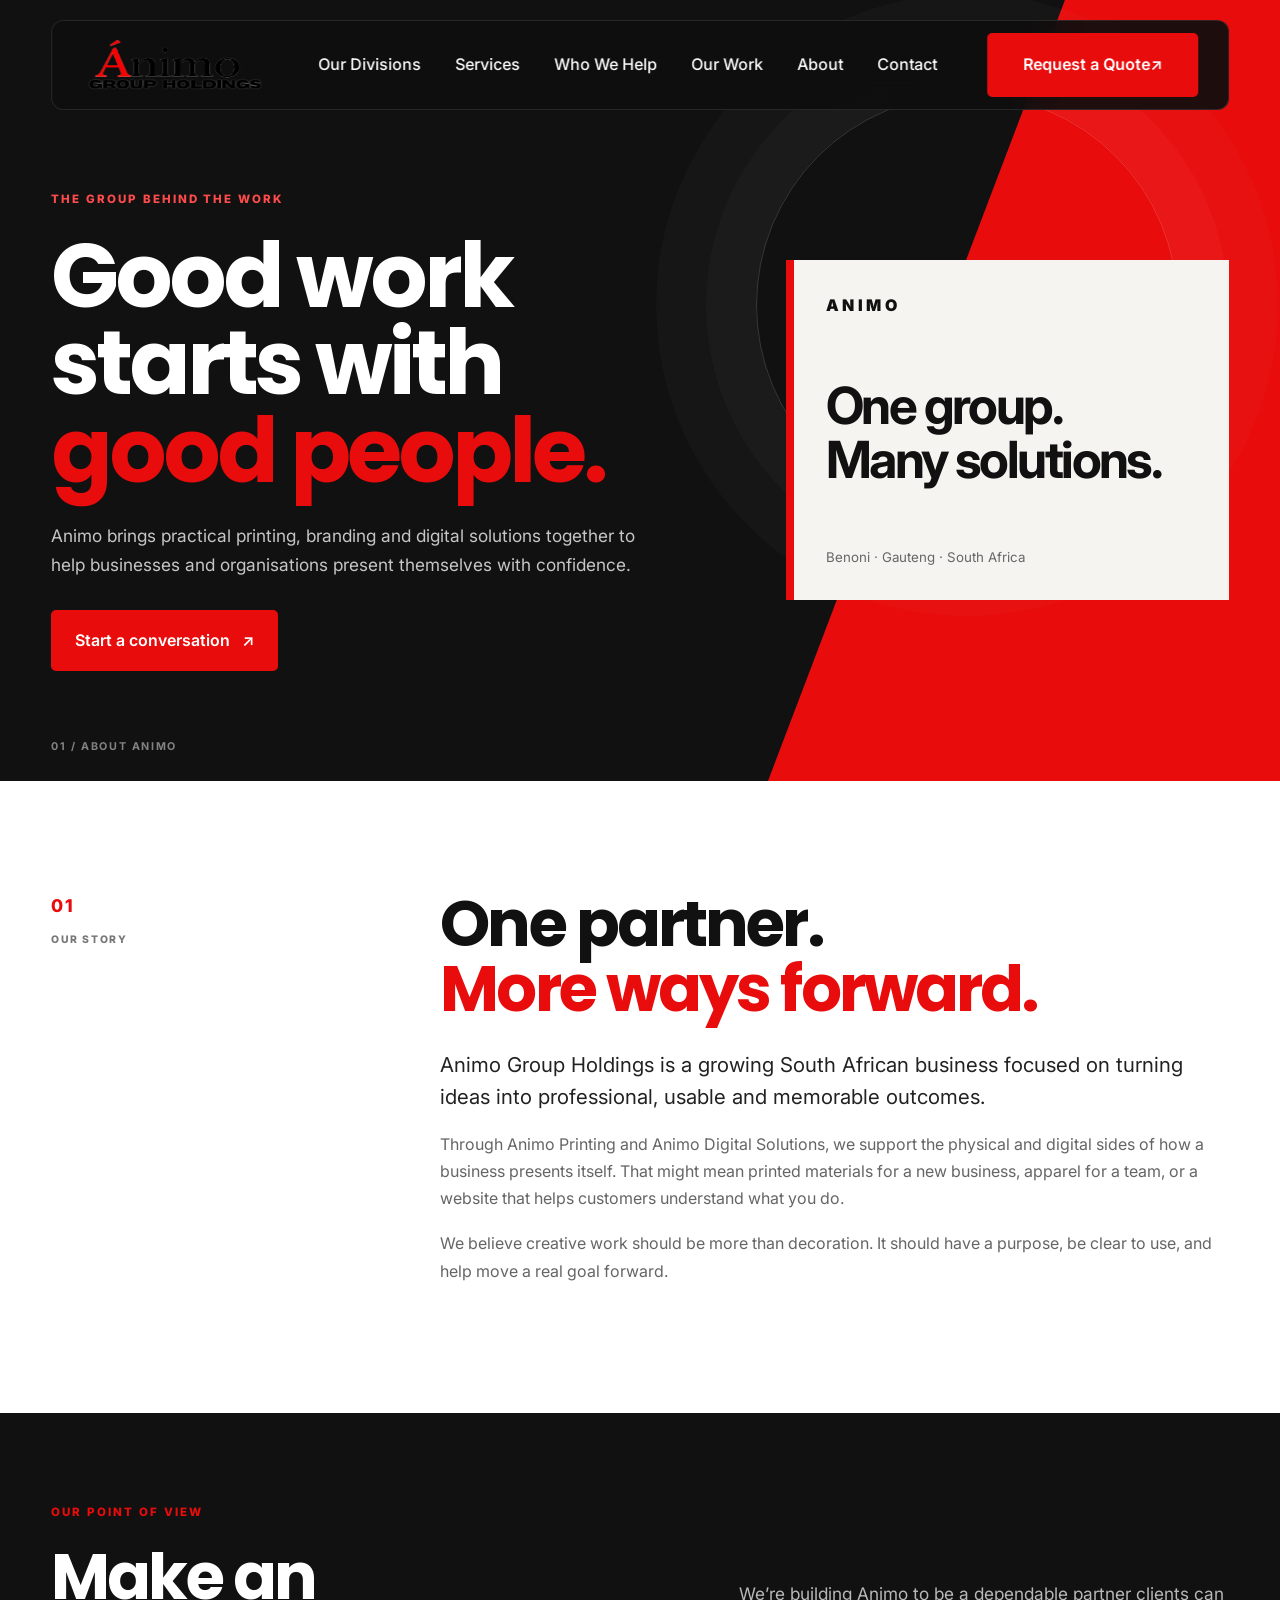
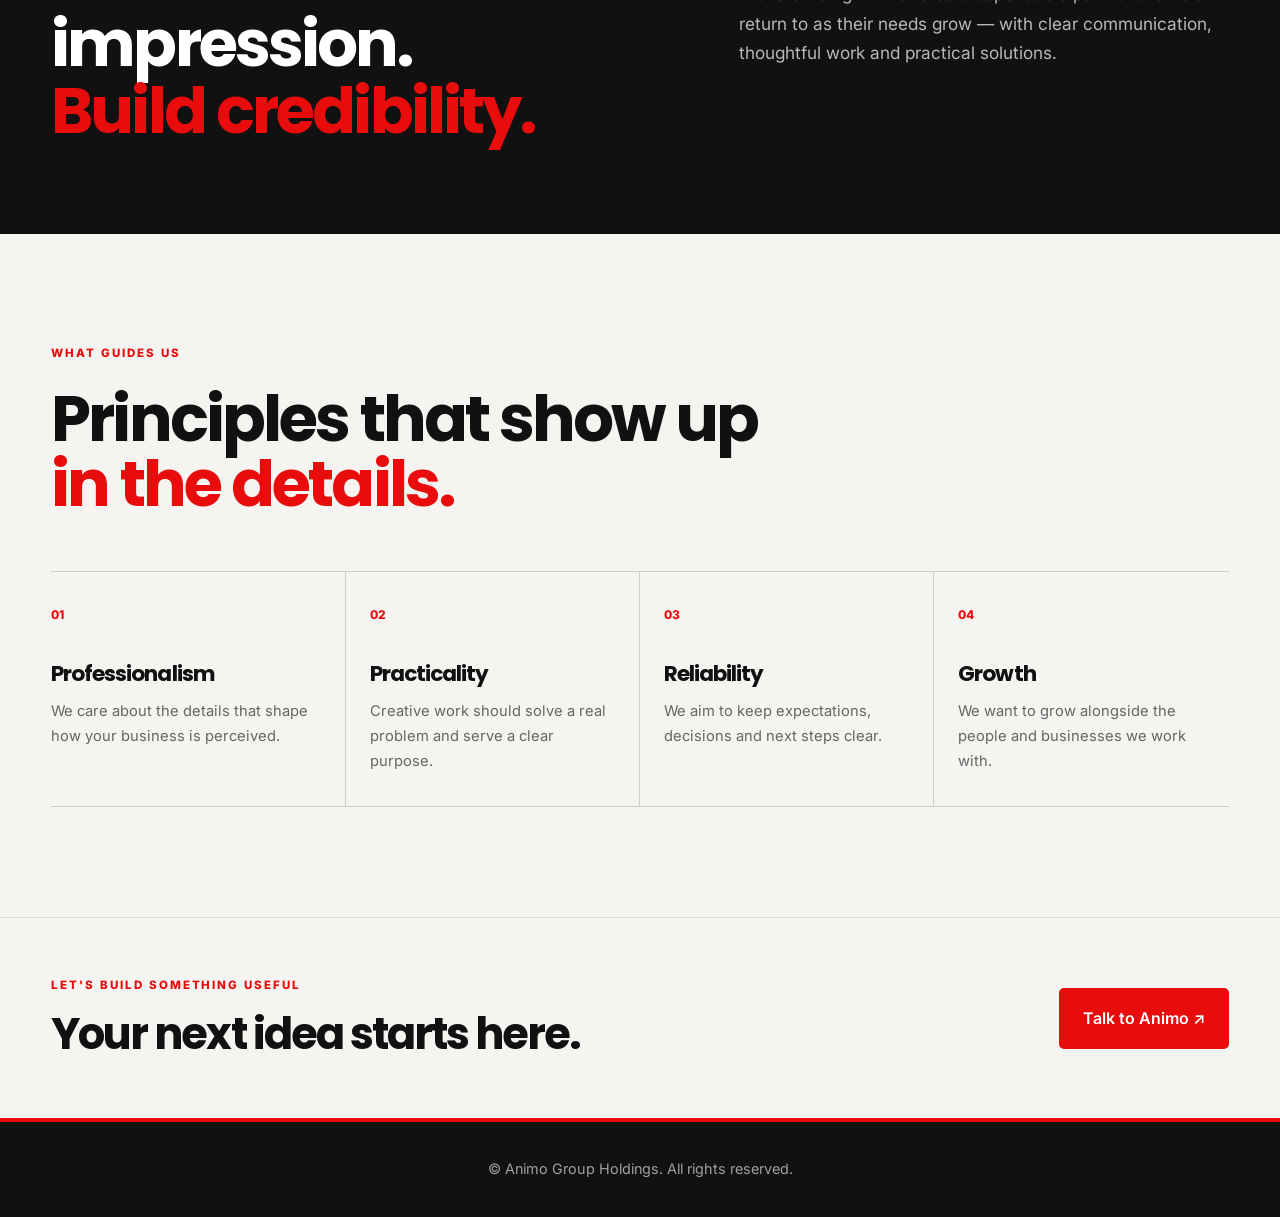
==== about.html @ 92cc02c1 "Make navigation consistent with homepage" ====
<!DOCTYPE html>
<html lang="en"><head><script async src="https://www.googletagmanager.com/gtag/js?id=G-RNE1MM3JN4"></script><script>window.dataLayer=window.dataLayer||[];function gtag(){dataLayer.push(arguments);}gtag('js',new Date());gtag('config','G-RNE1MM3JN4');</script><meta charset="UTF-8"><meta name="viewport" content="width=device-width, initial-scale=1.0"><title>About | Animo Group Holdings</title><meta name="description" content="Learn more about Animo Group Holdings in Benoni, Gauteng, our approach and the solutions we provide to businesses and organisations."><link rel="canonical" href="https://deighandk-lab.github.io/AnimoGH/about.html"><meta property="og:type" content="website"><meta property="og:site_name" content="Animo Group Holdings"><meta property="og:title" content="About | Animo Group Holdings"><meta property="og:description" content="Learn more about Animo Group Holdings in Benoni, Gauteng and how we support businesses and organisations."><meta property="og:url" content="https://deighandk-lab.github.io/AnimoGH/about.html"><meta name="twitter:card" content="summary"><meta name="twitter:title" content="About | Animo Group Holdings"><meta name="twitter:description" content="Learn more about Animo Group Holdings in Benoni, Gauteng and how we support businesses and organisations."><meta name="theme-color" content="#E80C0C"><link rel="stylesheet" href="assets/css/style.css"><link rel="stylesheet" href="assets/css/logo.css"></head><body><header id="header"><nav class="navbar container" aria-label="Main navigation">
    <a href="index.html" class="logo" aria-label="Animo Group Holdings home"><img src="assets/images/logo-transparent.png" alt="Animo Group Holdings"></a>
    <ul class="nav-menu">
      <li><a href="index.html#divisions">Our Divisions</a></li><li><a href="services.html">Services</a></li><li><a href="industries.html">Who We Help</a></li><li><a href="portfolio.html">Our Work</a></li><li><a href="about.html">About</a></li><li><a href="contact.html">Contact</a></li>
    </ul>
    <a href="contact.html#quote" class="btn btn-primary nav-cta">Request a Quote <span aria-hidden="true">↗</span></a>
    <button class="menu-toggle" aria-label="Open navigation menu" aria-expanded="false">☰</button>
  </nav></header><main class="inner-redesign">
<section class="inner-hero about-hero"><div class="container inner-hero-grid"><div><span class="eyebrow-line">THE GROUP BEHIND THE WORK</span><h1>Good work starts with <em>good people.</em></h1><p>Animo brings practical printing, branding and digital solutions together to help businesses and organisations present themselves with confidence.</p><a class="btn btn-primary" href="contact.html#quote">Start a conversation <span aria-hidden="true">↗</span></a></div><div class="hero-stamp"><span>ANIMO</span><strong>One group.<br>Many solutions.</strong><small>Benoni · Gauteng · South Africa</small></div></div><div class="hero-index">01 / ABOUT ANIMO</div></section>
<section class="editorial-section"><div class="container editorial-grid"><div class="section-marker">01 <span>OUR STORY</span></div><div class="editorial-copy"><h2>One partner.<br><em>More ways forward.</em></h2><p class="large-copy">Animo Group Holdings is a growing South African business focused on turning ideas into professional, usable and memorable outcomes.</p><p>Through Animo Printing and Animo Digital Solutions, we support the physical and digital sides of how a business presents itself. That might mean printed materials for a new business, apparel for a team, or a website that helps customers understand what you do.</p><p>We believe creative work should be more than decoration. It should have a purpose, be clear to use, and help move a real goal forward.</p></div></div></section>
<section class="dark-band"><div class="container dark-band-grid"><div><span class="eyebrow-line">OUR POINT OF VIEW</span><h2>Make an impression.<br><em>Build credibility.</em></h2></div><p>We’re building Animo to be a dependable partner clients can return to as their needs grow — with clear communication, thoughtful work and practical solutions.</p></div></section>
<section class="editorial-section values-editorial"><div class="container"><div class="section-intro"><span class="eyebrow-line">WHAT GUIDES US</span><h2>Principles that show up<br><em>in the details.</em></h2></div><div class="principle-grid"><article><span>01</span><h3>Professionalism</h3><p>We care about the details that shape how your business is perceived.</p></article><article><span>02</span><h3>Practicality</h3><p>Creative work should solve a real problem and serve a clear purpose.</p></article><article><span>03</span><h3>Reliability</h3><p>We aim to keep expectations, decisions and next steps clear.</p></article><article><span>04</span><h3>Growth</h3><p>We want to grow alongside the people and businesses we work with.</p></article></div></div></section>
<section class="closing-strip"><div class="container"><div><span class="eyebrow-line">LET'S BUILD SOMETHING USEFUL</span><h2>Your next idea starts here.</h2></div><a class="btn btn-primary" href="contact.html#quote">Talk to Animo ↗</a></div></section></main><footer class="site-footer"><div class="container"><p>© Animo Group Holdings. All rights reserved.</p></div></footer><script src="assets/js/app.js"></script></body></html>
---- assets/css/style.css ----
/* ANIMO GROUP HOLDINGS - Shared Styles */
@import url('https://fonts.googleapis.com/css2?family=Inter:wght@300;400;500;600;700&family=Poppins:wght@500;600;700;800&display=swap');
:root{--primary:#0B1F3A;--secondary:#C8A95A;--white:#fff;--background:#F8F9FB;--text:#2B2B2B;--text-light:#666;--border:#E5E7EB;--heading:'Poppins',sans-serif;--body:'Inter',sans-serif;--space-3xl:96px;--radius-md:18px;--radius-lg:28px;--radius-pill:999px;--shadow-sm:0 10px 25px rgba(0,0,0,.06);--shadow-md:0 20px 45px rgba(0,0,0,.12);--shadow-lg:0 35px 60px rgba(0,0,0,.18);--container:1280px;--transition:.35s ease}
*{margin:0;padding:0;box-sizing:border-box}html{scroll-behavior:smooth}body{font-family:var(--body);color:var(--text);background:var(--white);overflow-x:hidden;line-height:1.7}img{max-width:100%;display:block}a{text-decoration:none;color:inherit}ul{list-style:none}button{border:0;cursor:pointer;font-family:inherit}h1,h2,h3,h4,h5,h6{font-family:var(--heading);line-height:1.2;color:var(--primary)}h1{font-size:clamp(2.8rem,6vw,5rem)}h2{font-size:clamp(2rem,4vw,3.2rem)}h3{font-size:1.5rem}p{color:var(--text-light)}.container{width:min(92%,var(--container));margin:auto}section{padding:var(--space-3xl) 0}.btn{display:inline-flex;align-items:center;justify-content:center;padding:16px 34px;border-radius:var(--radius-pill);font-weight:600;transition:var(--transition)}.btn-primary{background:var(--secondary);color:var(--primary)}.btn-primary:hover{transform:translateY(-4px);box-shadow:var(--shadow-md)}.btn-secondary{border:2px solid var(--white);color:var(--white)}.btn-secondary:hover{background:var(--white);color:var(--primary)}
#header{position:fixed;top:0;left:0;width:100%;z-index:999}.navbar{position:fixed;top:0;left:50%;transform:translateX(-50%);width:min(92%,1280px);height:90px;display:flex;justify-content:space-between;align-items:center;padding:0 30px;background:rgba(11,31,58,.15);backdrop-filter:blur(20px);border:1px solid rgba(255,255,255,.08);border-radius:20px;margin-top:20px;transition:all .35s ease;z-index:1000}.navbar.scrolled{background:rgba(11,31,58,.92);box-shadow:var(--shadow-lg);margin-top:10px;height:80px}.logo{display:flex;align-items:center}.logo img{height:65px;width:auto}.nav-menu{display:flex;gap:34px}.nav-menu a{color:var(--white);font-weight:500;position:relative;transition:var(--transition)}.nav-menu a::after{content:"";position:absolute;left:0;bottom:-6px;width:0;height:2px;background:var(--secondary);transition:var(--transition)}.nav-menu a:hover{color:var(--secondary)}.nav-menu a:hover::after{width:100%}.menu-toggle{display:none;font-size:2rem;color:var(--white);background:none}
#hero{min-height:100vh;background:linear-gradient(135deg,var(--primary),#16345e);display:flex;align-items:center;overflow:hidden}.hero-container{display:grid;grid-template-columns:1.1fr .9fr;align-items:center;gap:80px}.hero-content{color:var(--white)}.hero-badge{display:inline-block;padding:10px 18px;background:rgba(255,255,255,.08);border:1px solid rgba(255,255,255,.15);border-radius:999px;color:var(--secondary);margin-bottom:30px;font-size:.9rem}.hero-content h1{color:var(--white);margin-bottom:24px}.hero-description{font-size:1.15rem;color:rgba(255,255,255,.85);max-width:620px;margin-bottom:40px}.hero-buttons{display:flex;gap:20px;margin-bottom:60px}.hero-stats{display:flex;gap:32px;flex-wrap:wrap}.stat h3{color:var(--secondary);margin-bottom:6px}.stat span{color:rgba(255,255,255,.75);font-size:.95rem}.hero-visual{position:relative;height:600px}.floating-card{position:absolute;width:220px;padding:24px;background:rgba(255,255,255,.08);border:1px solid rgba(255,255,255,.15);backdrop-filter:blur(18px);border-radius:var(--radius-md);color:var(--white);box-shadow:var(--shadow-md);transition:var(--transition)}.floating-card:hover{transform:translateY(-10px) scale(1.03)}.card-one{top:40px;left:0}.card-two{top:220px;right:20px}.card-three{bottom:20px;left:40px}.card-four{top:80px;right:-20px}
#trust{background:var(--background);border-bottom:1px solid var(--border)}.trust-container{display:grid;grid-template-columns:.85fr 1.15fr;gap:72px;align-items:center}.section-eyebrow{display:inline-block;margin-bottom:16px;color:var(--secondary);font-size:.78rem;font-weight:700;letter-spacing:.14em}.trust-intro h2{max-width:620px;margin-bottom:20px}.trust-intro p{max-width:570px;font-size:1.05rem}.trust-grid{display:grid;gap:18px}.trust-item{display:flex;gap:22px;align-items:flex-start;padding:26px 28px;background:var(--white);border:1px solid var(--border);border-radius:var(--radius-md);box-shadow:var(--shadow-sm);transition:var(--transition)}.trust-item:hover{transform:translateY(-4px);box-shadow:var(--shadow-md);border-color:rgba(200,169,90,.45)}.trust-icon{display:grid;place-items:center;flex:0 0 48px;height:48px;border-radius:14px;background:var(--primary);color:var(--secondary);font-family:var(--heading);font-weight:700;font-size:.85rem}.trust-item h3{font-size:1.15rem;margin-bottom:6px}.trust-item p{font-size:.95rem;line-height:1.6}
#about{background:var(--white)}.about-container{display:grid;grid-template-columns:1.08fr .92fr;gap:90px;align-items:center}.about-copy h2{max-width:720px;margin-bottom:24px}.about-lead{font-size:1.12rem;color:var(--text);max-width:700px;margin-bottom:18px}.about-copy>p:not(.about-lead){max-width:700px}.about-points{display:grid;grid-template-columns:repeat(3,1fr);gap:18px;margin-top:38px}.about-points>div{padding:20px;border:1px solid var(--border);border-radius:var(--radius-md);background:var(--background)}.about-points span{display:grid;place-items:center;width:30px;height:30px;border-radius:50%;background:var(--secondary);color:var(--primary);font-weight:800;margin-bottom:14px}.about-points strong{display:block;color:var(--primary);font-family:var(--heading);font-size:.95rem;margin-bottom:5px}.about-points small{display:block;color:var(--text-light);font-size:.82rem}.about-panel{min-height:500px;padding:18px;border-radius:var(--radius-lg);background:linear-gradient(145deg,var(--primary),#16345e);box-shadow:var(--shadow-lg);position:relative;overflow:hidden}.about-panel-inner{height:100%;min-height:464px;border:1px solid rgba(255,255,255,.13);border-radius:20px;padding:48px;display:flex;flex-direction:column;justify-content:flex-end;position:relative;z-index:1}.about-mark{position:absolute;top:36px;left:46px;font-family:var(--heading);font-size:7rem;line-height:1;color:rgba(200,169,90,.16);font-weight:800}.about-panel h3{font-size:2rem;color:var(--white);max-width:450px;margin-bottom:18px}.about-panel p{color:rgba(255,255,255,.76);max-width:480px;margin-bottom:28px}.about-link{color:var(--secondary);font-weight:700;display:inline-flex;gap:10px;align-items:center;transition:var(--transition)}.about-link:hover{gap:16px}
.page-hero{padding:220px 0 110px;background:linear-gradient(135deg,var(--primary),#16345e);color:var(--white)}.page-hero-content{max-width:850px}.page-hero h1{color:var(--white);max-width:850px;margin-bottom:24px}.page-hero p{color:rgba(255,255,255,.78);font-size:1.12rem;max-width:720px}.page-hero .section-eyebrow{color:var(--secondary)}
.about-full-grid,.contact-grid{display:grid;grid-template-columns:1.05fr .95fr;gap:90px;align-items:center}.about-full h2,.contact-grid h2{margin-bottom:24px}.about-full p{max-width:700px;margin-bottom:18px}.about-quote-card{min-height:380px;background:var(--primary);border-radius:var(--radius-lg);padding:48px;display:flex;align-items:flex-end;position:relative;overflow:hidden;box-shadow:var(--shadow-lg)}.about-quote-card .about-mark{top:20px;left:35px}.about-quote-card p{position:relative;color:var(--white);font-family:var(--heading);font-size:2rem;line-height:1.3;z-index:1}.values-section,.industry-full,.portfolio-full{background:var(--background)}.section-heading{margin-bottom:45px}.section-heading p{max-width:700px;margin-top:12px}.values-grid,.industry-grid{display:grid;grid-template-columns:repeat(2,1fr);gap:20px}.value-card,.industry-grid article{padding:32px;background:var(--white);border:1px solid var(--border);border-radius:var(--radius-md);transition:var(--transition)}.value-card:hover,.industry-grid article:hover{transform:translateY(-5px);box-shadow:var(--shadow-md)}.value-card>span,.industry-grid article>span{color:var(--secondary);font-family:var(--heading);font-weight:700}.value-card h3,.industry-grid h2{margin:12px 0 8px}.industry-intro{background:var(--white)}.industry-intro-grid{display:grid;grid-template-columns:.8fr 1.2fr;gap:90px;align-items:start}.industry-intro-grid h2{max-width:520px}.industry-intro-grid p{max-width:700px;margin-bottom:15px}.industry-link{display:inline-flex;gap:9px;align-items:center;color:var(--primary);font-weight:700;margin-top:22px;transition:var(--transition)}.industry-link:hover{color:var(--secondary);gap:14px}.industry-fit{background:var(--white)}.fit-card{display:flex;justify-content:space-between;align-items:center;gap:50px;padding:55px 60px;background:var(--primary);border-radius:var(--radius-lg);box-shadow:var(--shadow-lg)}.fit-card h2{color:var(--white);margin-bottom:14px}.fit-card p{color:rgba(255,255,255,.76);max-width:700px}
.service-list{display:grid;gap:2px}.service-large{display:grid;grid-template-columns:80px 1fr;gap:30px;padding:55px 0;border-bottom:1px solid var(--border)}.service-large>span,.process-steps article>span{color:var(--secondary);font-family:var(--heading);font-weight:700;font-size:1.2rem}.service-large h2{margin-bottom:12px}.service-large p{max-width:700px;margin-bottom:16px}.service-large ul{display:flex;flex-wrap:wrap;gap:10px}.service-large li{padding:8px 14px;background:var(--background);border-radius:var(--radius-pill);font-size:.88rem}.service-link{display:inline-flex;gap:9px;align-items:center;color:var(--primary);font-weight:700;margin-top:22px;transition:var(--transition)}.service-link:hover{color:var(--secondary);gap:14px}.services-cta{background:var(--primary)}.services-cta h2{color:var(--white);margin-bottom:14px}.services-cta p{color:rgba(255,255,255,.75);max-width:680px;margin-bottom:26px}
.portfolio-grid{display:grid;grid-template-columns:repeat(3,1fr);gap:24px}.portfolio-category-grid{display:grid;grid-template-columns:repeat(3,1fr);gap:24px}.portfolio-category-card{display:flex;flex-direction:column;justify-content:space-between;min-height:390px;padding:34px;background:var(--white);border:1px solid var(--border);border-radius:var(--radius-lg);box-shadow:var(--shadow-sm);transition:var(--transition)}.portfolio-category-card:hover{transform:translateY(-8px);box-shadow:var(--shadow-md);border-color:rgba(200,169,90,.45)}.portfolio-category-number{display:grid;place-items:center;width:58px;height:58px;border-radius:16px;background:var(--primary);color:var(--secondary);font-family:var(--heading);font-weight:800;margin-bottom:55px}.portfolio-category-card h3{font-size:1.8rem;margin:10px 0}.portfolio-category-card p{max-width:360px}.portfolio-category-card .service-link{margin-top:28px}.portfolio-project-grid{display:grid;grid-template-columns:repeat(2,1fr);gap:24px}.portfolio-empty{max-width:760px;padding:55px;background:var(--white);border:1px solid var(--border);border-radius:var(--radius-lg);box-shadow:var(--shadow-sm)}.portfolio-empty .portfolio-category-number{margin-bottom:24px}.portfolio-empty h3{font-size:1.7rem;margin-bottom:10px}.portfolio-empty p{max-width:650px}.portfolio-card{background:var(--white);border:1px solid var(--border);border-radius:var(--radius-lg);overflow:hidden;transition:var(--transition);box-shadow:var(--shadow-sm)}.portfolio-card:hover{transform:translateY(-7px);box-shadow:var(--shadow-md)}.portfolio-placeholder{height:230px;background:linear-gradient(145deg,var(--primary),#16345e);display:grid;place-items:center;position:relative;overflow:hidden}.portfolio-placeholder::after{content:"";position:absolute;width:180px;height:180px;border:1px solid rgba(200,169,90,.28);border-radius:50%;transform:rotate(20deg)}.portfolio-placeholder span{position:relative;z-index:1;color:var(--secondary);font-family:var(--heading);font-size:1.1rem;font-weight:700;letter-spacing:.15em}.portfolio-card-body{padding:28px}.portfolio-type,.portfolio-status{display:block;color:var(--secondary);font-size:.72rem;font-weight:800;letter-spacing:.12em}.portfolio-card h3{margin:10px 0 9px}.portfolio-card-body p{font-size:.92rem;line-height:1.65;margin-bottom:20px}.portfolio-status{color:var(--text-light);font-size:.68rem}.portfolio-meta{display:grid;gap:8px;margin:22px 0;padding:14px 0;border-top:1px solid var(--border);border-bottom:1px solid var(--border);font-size:.84rem}.portfolio-meta span{color:var(--text-light)}.portfolio-actions{display:flex;align-items:center;justify-content:space-between;gap:16px;flex-wrap:wrap}.portfolio-actions .service-link{margin-top:0}.portfolio-featured{grid-column:span 2}.portfolio-coming{background:var(--white)}.coming-grid{display:grid;grid-template-columns:.9fr 1.1fr;gap:90px;align-items:start}.coming-grid h2{max-width:600px}.coming-grid p{max-width:700px}.portfolio-note{max-width:780px;padding:55px;background:var(--white);border:1px solid var(--border);border-radius:var(--radius-lg);box-shadow:var(--shadow-sm)}.portfolio-note>span{color:var(--secondary);font-weight:800;letter-spacing:.12em;font-size:.75rem}.portfolio-note h2{margin:12px 0}.portfolio-note p{margin-bottom:25px}
.process-full{background:var(--white)}.process-steps{display:grid;grid-template-columns:repeat(5,1fr);gap:18px}.process-steps article{padding:28px 20px;border:1px solid var(--border);border-radius:var(--radius-md)}.process-steps h2{font-size:1.2rem;margin:16px 0 10px}.process-steps p{font-size:.9rem}.process-overview{background:var(--white)}.process-overview-grid{display:grid;grid-template-columns:.8fr 1.2fr;gap:90px;align-items:start}.process-overview-grid h2{max-width:520px}.process-overview-grid p{max-width:700px;margin-bottom:16px}.process-steps-large{display:grid;grid-template-columns:repeat(2,1fr);gap:20px}.process-steps-large article{min-height:240px;padding:34px;background:var(--white);border:1px solid var(--border);border-radius:var(--radius-md);box-shadow:var(--shadow-sm);transition:var(--transition)}.process-steps-large article:hover{transform:translateY(-5px);box-shadow:var(--shadow-md)}.process-steps-large article>span{color:var(--secondary);font-family:var(--heading);font-weight:700;font-size:1.15rem}.process-steps-large h2{font-size:1.45rem;margin:14px 0 10px}.process-steps-large p{max-width:560px}.process-expectations{background:var(--white)}.expectation-card{display:flex;justify-content:space-between;align-items:center;gap:50px;padding:55px 60px;background:var(--primary);border-radius:var(--radius-lg);box-shadow:var(--shadow-lg)}.expectation-card h2{color:var(--white);max-width:650px;margin-bottom:14px}.expectation-card p{color:rgba(255,255,255,.76);max-width:700px}
.contact-full{background:var(--background)}.contact-methods{display:grid;gap:12px;margin-top:30px}.contact-methods a{padding:18px 20px;background:var(--white);border:1px solid var(--border);border-radius:var(--radius-md)}.contact-methods strong,.contact-methods span{display:block}.contact-methods span{color:var(--text-light)}.quote-form{display:grid;gap:16px;background:var(--white);padding:34px;border-radius:var(--radius-lg);box-shadow:var(--shadow-md)}.quote-form label{font-weight:600;color:var(--primary);font-size:.9rem}.quote-form input,.quote-form select,.quote-form textarea{display:block;width:100%;margin-top:7px;padding:14px;border:1px solid var(--border);border-radius:10px;font:inherit}.quote-form textarea{resize:vertical}.home-cta{text-align:center;background:var(--primary)}.home-cta h2{color:var(--white);margin-bottom:14px}.home-cta p{color:rgba(255,255,255,.75);margin-bottom:26px}.site-footer{padding:35px 0;background:#071527}.site-footer p{color:rgba(255,255,255,.6);text-align:center;font-size:.9rem}
@media(max-width:900px){.portfolio-featured{grid-column:auto}.nav-menu{display:none}.menu-toggle{display:block}.hero-container{grid-template-columns:1fr;gap:30px}.hero-visual{height:360px}.card-one{left:5%}.card-two{right:5%;top:160px}.card-three{left:15%;bottom:0}.card-four{right:5%;top:20px}.trust-container,.about-container,.about-full-grid,.contact-grid,.industry-intro-grid,.coming-grid{grid-template-columns:1fr;gap:50px}.about-panel{min-height:430px}.about-panel-inner{min-height:394px}.values-grid,.industry-grid,.portfolio-grid,.portfolio-category-grid,.portfolio-project-grid{grid-template-columns:1fr}.process-steps{grid-template-columns:repeat(2,1fr)}.process-overview-grid{grid-template-columns:1fr;gap:40px}.process-steps-large{grid-template-columns:1fr}.expectation-card{flex-direction:column;align-items:flex-start;padding:42px}.fit-card{flex-direction:column;align-items:flex-start;padding:42px}}
@media(max-width:600px){section{padding:72px 0}.navbar{padding:0 18px;height:76px}.logo img{height:54px}.hero-buttons{flex-direction:column;align-items:stretch}.hero-stats{gap:22px}.hero-visual{height:300px;transform:scale(.9);transform-origin:top center}.trust-item{padding:22px}.about-points{grid-template-columns:1fr}.about-panel{min-height:400px;padding:12px}.about-panel-inner{min-height:376px;padding:30px}.about-panel h3{font-size:1.6rem}.about-mark{font-size:5.5rem;left:30px;top:28px}.page-hero{padding:170px 0 80px}.service-large{grid-template-columns:1fr;gap:10px;padding:40px 0}.process-steps{grid-template-columns:1fr}.process-steps-large article{min-height:auto;padding:28px 24px}.expectation-card{padding:30px 24px}.fit-card{padding:30px 24px}.industry-intro-grid{gap:25px}.portfolio-placeholder{height:190px}.portfolio-card-body{padding:24px}.quote-form{padding:24px}}
---- assets/css/logo.css ----
/* Animo Group Holdings logo styling — preserve original logo artwork */
.logo{display:flex;align-items:center;flex:0 0 auto}
.logo img{height:62px;width:auto;max-width:245px;object-fit:contain;transition:transform .3s ease}
.logo:hover img{transform:translateY(-1px)}
@media(max-width:900px){.logo img{height:50px;max-width:190px}}
@media(max-width:600px){.logo img{height:46px;max-width:175px}}

/* Brand refresh: red, black and white. Shared styles remain available to inner pages. */
:root{--primary:#111111;--secondary:#E80C0C;--white:#FFFFFF;--background:#F6F6F6;--text:#181818;--text-light:#626262;--border:#E4E4E4;--heading:'Poppins',sans-serif;--body:'Inter',sans-serif;--space-3xl:88px;--radius-md:12px;--radius-lg:18px;--radius-pill:999px;--shadow-sm:0 8px 24px rgba(0,0,0,.06);--shadow-md:0 18px 40px rgba(0,0,0,.12);--shadow-lg:0 25px 55px rgba(0,0,0,.2);--container:1240px;--transition:.25s ease}
h1,h2,h3,h4,h5,h6{color:#111}
.btn-primary{background:#E80C0C;color:#fff;border:2px solid #E80C0C}
.btn-primary:hover{background:#bf0909;border-color:#bf0909;color:#fff}
.btn-secondary{border:1px solid #fff;color:#fff}
.section-eyebrow{color:#E80C0C}
.navbar{background:rgba(15,15,15,.93);border:1px solid rgba(255,255,255,.1);border-radius:12px;backdrop-filter:blur(16px)}
.navbar.scrolled{background:rgba(15,15,15,.97)}
.nav-menu a:hover{color:#ff4a4a}
.nav-menu a::after{background:#E80C0C}
.home-redesign #hero.red-hero{min-height:760px;padding:160px 0 90px;background:#111;position:relative;isolation:isolate}
.home-redesign #hero.red-hero:before{content:"";position:absolute;z-index:-1;top:0;right:0;width:48%;height:100%;background:#E80C0C;clip-path:polygon(26% 0,100% 0,100% 100%,0 100%)}
.red-hero-grid{display:grid;grid-template-columns:1.05fr .95fr;gap:70px;align-items:center}
.red-hero-copy{color:#fff;max-width:660px}
.red-hero .hero-badge{background:rgba(255,255,255,.08);border:1px solid rgba(255,255,255,.2);border-radius:4px;color:#fff;font-size:.72rem;font-weight:700;letter-spacing:.1em;padding:9px 13px;margin-bottom:28px}
.red-kicker{font-size:.78rem;font-weight:800;letter-spacing:.2em;color:#ff4545;margin-bottom:14px}
.red-hero .hero-content h1,.red-hero h1{font-size:clamp(3.1rem,6.2vw,5.8rem);font-weight:800;letter-spacing:-.055em;line-height:1.02;color:#fff;margin-bottom:24px}
.red-hero h1 span{color:#ff3838}
.red-hero .hero-description{font-size:1.08rem;line-height:1.8;color:rgba(255,255,255,.76);max-width:560px;margin-bottom:32px}
.red-hero .hero-buttons{display:flex;gap:12px;flex-wrap:wrap;margin-bottom:30px}
.red-hero .btn{border-radius:5px;padding:15px 21px;font-size:.9rem}
.red-hero .btn-secondary{border-color:rgba(255,255,255,.4)}
.red-hero-note{display:flex;align-items:center;gap:10px;color:rgba(255,255,255,.65);font-size:.82rem}
.red-dot{height:8px;width:8px;border-radius:50%;background:#E80C0C;box-shadow:0 0 0 5px rgba(232,12,12,.18)}
.red-hero-art{min-height:450px;background:#fff;color:#111;padding:28px;display:flex;flex-direction:column;justify-content:space-between;box-shadow:0 28px 70px rgba(0,0,0,.22);position:relative}
.hero-art-top,.hero-art-bottom{display:flex;justify-content:space-between;gap:15px;font-size:.62rem;font-weight:800;letter-spacing:.12em}
.hero-art-top{border-bottom:1px solid #ddd;padding-bottom:18px}
.hero-art-bottom{border-top:1px solid #ddd;padding-top:18px}
.hero-art-main{padding:45px 0 55px;position:relative}
.hero-art-line{display:block;width:64px;height:8px;background:#E80C0C;margin-bottom:22px}
.hero-art-word{font-size:clamp(3.6rem,6vw,6rem);font-weight:800;letter-spacing:-.09em;line-height:1}
.hero-art-word span,.footer-brand span{color:#E80C0C}
.hero-art-main p{margin-top:12px;font-size:1.05rem;font-weight:600;color:#555}
.division-section{background:#f6f6f6}
.division-heading{display:flex;align-items:end;justify-content:space-between;gap:40px;margin-bottom:38px}
.division-heading h2{font-size:clamp(2.2rem,4.5vw,4rem);letter-spacing:-.05em}
.division-heading h2 span,.audience-layout h2 span{color:#E80C0C}
.division-heading>p{max-width:390px;font-size:1rem}
.division-grid{display:grid;grid-template-columns:repeat(2,minmax(0,1fr));gap:22px}
.division-card{background:#fff;border:1px solid #e5e5e5;padding:34px 36px 30px;min-height:430px;display:flex;flex-direction:column;transition:transform .25s ease,box-shadow .25s ease}
.division-card:hover{transform:translateY(-5px);box-shadow:0 18px 40px rgba(0,0,0,.08)}
.division-card-top{display:flex;align-items:center;justify-content:space-between;margin-bottom:34px}
.division-index{font-size:.68rem;letter-spacing:.16em;font-weight:800;color:#777}
.division-symbol{display:grid;place-items:center;width:38px;height:38px;border:1px solid #ddd;border-radius:50%;font-size:1.2rem}
.division-name{font-size:clamp(1.8rem,3vw,2.7rem);font-weight:400;letter-spacing:-.055em;color:#111;line-height:1.2}
.division-name strong{font-weight:800}
.division-card p{font-size:.96rem;line-height:1.75;margin:15px 0 19px;max-width:510px}
.division-card ul{display:grid;grid-template-columns:repeat(2,minmax(0,1fr));gap:10px 18px;margin-bottom:28px}
.division-card li{font-size:.83rem;color:#333;padding-left:16px;position:relative}
.division-card li:before{content:"";position:absolute;left:0;top:.65em;width:6px;height:6px;background:#E80C0C}
.division-link,.text-link{display:inline-flex;align-items:center;justify-content:space-between;gap:24px;font-weight:800;font-size:.9rem;color:#111;border-bottom:2px solid #E80C0C;padding:0 0 8px;align-self:flex-start;margin-top:auto}
.division-link span,.text-link span{color:#E80C0C;font-size:1.2rem}
.digital-card{background:#111;color:#fff;border-color:#111}
.digital-card .division-index,.digital-card .division-name{color:#fff}
.digital-card .division-symbol{border-color:#444}
.digital-card p,.digital-card li{color:#c9c9c9}
.digital-card .division-link{color:#fff}
.audience-section{background:#fff}
.audience-layout{display:grid;grid-template-columns:.85fr 1.15fr;gap:90px;align-items:start}
.audience-layout h2{font-size:clamp(2.2rem,4.5vw,3.7rem);letter-spacing:-.05em;margin-bottom:20px}
.audience-layout>div:first-child>p{max-width:460px;margin-bottom:26px}
.audience-list{border-top:1px solid #ddd}
.audience-row{display:grid;grid-template-columns:38px 1fr 25px;gap:18px;align-items:start;padding:25px 0;border-bottom:1px solid #ddd}
.audience-row>span:first-child{font-size:.72rem;font-weight:800;color:#E80C0C;padding-top:5px}
.audience-row h3{font-size:1.12rem;margin-bottom:7px}
.audience-row p{font-size:.9rem}
.audience-arrow{color:#E80C0C;font-size:1.3rem}
.approach-section{padding-top:10px;background:#fff}
.approach-panel{display:grid;grid-template-columns:100px 1fr 230px;gap:35px;align-items:center;background:#f4f4f4;padding:55px}
.approach-mark{font-size:4.5rem;font-weight:800;letter-spacing:-.1em;color:#111}
.approach-mark span{color:#E80C0C}
.approach-copy h2{font-size:clamp(1.8rem,3vw,2.7rem);letter-spacing:-.04em;margin-bottom:16px}
.approach-copy p{max-width:670px;margin-bottom:20px}
.approach-stamp{border-left:3px solid #E80C0C;padding:12px 0 12px 20px;font-size:.78rem;line-height:1.9;font-weight:800;letter-spacing:.08em}
.approach-stamp span{color:#E80C0C}
.red-final-cta{background:#E80C0C;padding:65px 0}
.final-cta-inner{display:flex;align-items:center;justify-content:space-between;gap:35px}
.red-final-cta .section-eyebrow{color:rgba(255,255,255,.72)}
.red-final-cta h2{font-size:clamp(2.4rem,4.8vw,4.3rem);letter-spacing:-.055em;color:#fff;margin-bottom:15px}
.red-final-cta p{color:rgba(255,255,255,.8)}
.btn-light{background:#fff;color:#111;border:2px solid #fff;border-radius:5px;padding:16px 23px;font-weight:800;white-space:nowrap}
.btn-light:hover{background:#111;color:#fff;border-color:#111}
.red-footer{background:#111;color:#fff;padding:35px 0}
.footer-inner{display:flex;align-items:center;gap:28px;flex-wrap:wrap}
.footer-brand{font-size:1.5rem;font-weight:800;letter-spacing:-.06em}
.footer-brand small{display:block;font-size:.55rem;letter-spacing:.18em;color:#aaa}
.footer-inner>p{color:#aaa;font-size:.85rem}
.footer-links{display:flex;gap:20px;margin-left:auto;font-size:.82rem}
.footer-inner>small{color:#888;font-size:.72rem}
@media(max-width:1000px){.red-hero-grid{gap:35px}.red-hero-art{min-height:380px}.audience-layout{gap:45px}.approach-panel{grid-template-columns:70px 1fr;padding:38px}.approach-stamp{grid-column:2}.nav-menu{gap:18px}.nav-menu a{font-size:.86rem}.nav-cta{padding:12px 17px}}
@media(max-width:800px){.home-redesign #hero.red-hero{padding:145px 0 65px;min-height:0}.home-redesign #hero.red-hero:before{width:100%;height:42%;top:auto;bottom:0;clip-path:polygon(45% 0,100% 0,100% 100%,0 100%);opacity:.9}.red-hero-grid{grid-template-columns:1fr}.red-hero-art{min-height:320px;margin-top:5px}.division-heading{display:block}.division-heading>p{margin-top:15px}.audience-layout{grid-template-columns:1fr;gap:38px}.approach-panel{grid-template-columns:55px 1fr;gap:22px;padding:30px}.approach-stamp{grid-column:2}.final-cta-inner{align-items:flex-start;flex-direction:column}.footer-links{margin-left:0}}
@media(max-width:600px){:root{--space-3xl:58px}.navbar{height:72px;padding:0 16px;margin-top:10px;width:94%}.navbar.scrolled{height:66px}.nav-menu{display:none;position:absolute;top:calc(100% + 10px);left:0;right:0;background:#111;padding:20px;flex-direction:column;gap:0;border:1px solid #333;border-radius:10px;box-shadow:0 18px 35px rgba(0,0,0,.22)}.nav-menu.active{display:flex}.nav-menu li a{display:block;padding:12px 3px;font-size:1rem}.navbar .nav-cta{display:none}.menu-toggle{display:block;color:#fff}.logo img{height:43px}.red-hero .hero-buttons{flex-direction:column;align-items:stretch}.red-hero .btn{width:100%}.red-hero-art{min-height:280px;padding:20px}.hero-art-main{padding:35px 0}.hero-art-bottom{font-size:.52rem}.division-grid{grid-template-columns:1fr}.division-card{padding:27px 23px;min-height:0}.division-card ul{grid-template-columns:1fr}.division-heading h2{font-size:2.35rem}.audience-layout h2{font-size:2.5rem}.approach-panel{grid-template-columns:1fr;padding:27px}.approach-mark{font-size:3.4rem}.approach-stamp{grid-column:1}.red-final-cta{padding:52px 0}.red-final-cta h2{font-size:2.7rem}.footer-inner{gap:16px}.footer-links{width:100%;order:3}.footer-inner>small{width:100%;order:4}}


/* Shared inner-page visual system for the Animo red / black / white refresh */
body:not(.home-redesign){background:#fff;color:#171717}
body:not(.home-redesign) .page-hero{position:relative;isolation:isolate;overflow:hidden;background:#111;padding:190px 0 88px;border-bottom:5px solid #E80C0C}
body:not(.home-redesign) .page-hero:after{content:"";position:absolute;z-index:-1;right:-5%;top:0;width:36%;height:100%;background:#E80C0C;clip-path:polygon(35% 0,100% 0,100% 100%,0 100%);opacity:.95}
body:not(.home-redesign) .page-hero-content{position:relative;z-index:1;max-width:900px}
body:not(.home-redesign) .page-hero h1{font-size:clamp(2.7rem,5.4vw,5rem);letter-spacing:-.05em;line-height:1.04;max-width:820px}
body:not(.home-redesign) .page-hero p{max-width:680px;line-height:1.8}
body:not(.home-redesign) .page-hero .section-eyebrow{color:#ff4b4b}
body:not(.home-redesign) .section-heading h2,body:not(.home-redesign) .about-full h2,body:not(.home-redesign) .contact-grid h2,body:not(.home-redesign) .industry-intro h2,body:not(.home-redesign) .process-overview h2{letter-spacing:-.04em}
body:not(.home-redesign) .value-card,body:not(.home-redesign) .industry-grid article,body:not(.home-redesign) .portfolio-category-card,body:not(.home-redesign) .process-steps-large article{border-radius:8px;box-shadow:none}
body:not(.home-redesign) .value-card:hover,body:not(.home-redesign) .industry-grid article:hover,body:not(.home-redesign) .portfolio-category-card:hover,body:not(.home-redesign) .process-steps-large article:hover{border-color:#E80C0C;box-shadow:0 15px 32px rgba(0,0,0,.08)}
body:not(.home-redesign) .about-quote-card,body:not(.home-redesign) .fit-card,body:not(.home-redesign) .expectation-card,body:not(.home-redesign) .services-cta,body:not(.home-redesign) .home-cta{background:#111;border-radius:8px}
body:not(.home-redesign) .about-panel{background:#111;border-radius:8px}
body:not(.home-redesign) .about-mark{color:rgba(232,12,12,.2)}
body:not(.home-redesign) .portfolio-category-number{background:#E80C0C;color:#fff;border-radius:6px}
body:not(.home-redesign) .portfolio-placeholder{background:linear-gradient(135deg,#111,#292929)}
body:not(.home-redesign) .portfolio-placeholder::after{border-color:rgba(232,12,12,.4)}
body:not(.home-redesign) .portfolio-placeholder span{color:#ff4141}
body:not(.home-redesign) .contact-methods a{border-radius:8px;transition:var(--transition)}
body:not(.home-redesign) .contact-methods a:hover{border-color:#E80C0C;transform:translateX(3px)}
body:not(.home-redesign) .quote-form{border:1px solid #e5e5e5;border-radius:8px;box-shadow:0 16px 40px rgba(0,0,0,.07)}
body:not(.home-redesign) .quote-form input:focus,body:not(.home-redesign) .quote-form select:focus,body:not(.home-redesign) .quote-form textarea:focus{outline:2px solid rgba(232,12,12,.18);border-color:#E80C0C}
body:not(.home-redesign) .service-large{border-bottom-color:#e5e5e5}
body:not(.home-redesign) .service-large>span,body:not(.home-redesign) .process-steps article>span{color:#E80C0C}
body:not(.home-redesign) .service-large li{border-radius:4px;background:#f4f4f4}
body:not(.home-redesign) .site-footer{background:#111;border-top:4px solid #E80C0C}
body:not(.home-redesign) .btn{border-radius:5px}
body:not(.home-redesign) .navbar .btn-primary{color:#fff}
@media(max-width:900px){
  body:not(.home-redesign) .page-hero{padding:155px 0 70px}
  body:not(.home-redesign) .navbar .nav-menu.mobile-open{display:flex!important;position:absolute!important;top:calc(100% + 12px)!important;left:0!important;right:0!important;flex-direction:column!important;gap:0!important;padding:12px!important;background:rgba(17,17,17,.98)!important;border:1px solid #333!important;border-radius:8px!important;box-shadow:0 20px 45px rgba(0,0,0,.24)!important}
  body:not(.home-redesign) .navbar .nav-menu.mobile-open a{display:block;padding:12px 8px}
}
@media(max-width:600px){
  body:not(.home-redesign) .page-hero:after{width:58%;opacity:.65}
  body:not(.home-redesign) .page-hero h1{font-size:clamp(2.5rem,11vw,3.5rem)}
}

/* === Animo inner-page layout redesign: editorial, high-contrast, responsive === */
:root{--animo-red:#e80c0c;--animo-ink:#111;--animo-paper:#f5f4f1;--animo-line:#deddd9}
body:not(.home-redesign){--primary:#111;--secondary:#e80c0c}
.inner-redesign{color:var(--animo-ink);background:#fff}
.inner-redesign h1,.inner-redesign h2,.inner-redesign h3{color:var(--animo-ink);letter-spacing:-.045em}
.inner-redesign p{color:#656565}
.inner-redesign .btn{border-radius:3px;padding:15px 22px;gap:12px}
.inner-redesign .btn-primary{background:var(--animo-red);color:#fff}
.inner-redesign .inner-hero{position:relative;isolation:isolate;overflow:hidden;background:#111;color:#fff;padding:190px 0 110px;min-height:590px}
.inner-redesign .inner-hero:before{content:"";position:absolute;z-index:-1;inset:0 0 0 auto;width:40%;background:var(--animo-red);clip-path:polygon(58% 0,100% 0,100% 100%,0 100%)}
.inner-redesign .inner-hero:after{content:"";position:absolute;z-index:-1;width:420px;height:420px;border:1px solid rgba(255,255,255,.16);border-radius:50%;right:8%;top:12%;box-shadow:0 0 0 50px rgba(255,255,255,.025),0 0 0 100px rgba(255,255,255,.02)}
.inner-hero-grid{display:grid;grid-template-columns:minmax(0,1.2fr) minmax(260px,.8fr);gap:70px;align-items:center;position:relative;z-index:1}
.eyebrow-line{display:block;color:var(--animo-red);font-size:.72rem;letter-spacing:.17em;font-weight:800;margin-bottom:22px}
.inner-hero .eyebrow-line{color:#ff4b4b}
.inner-redesign .inner-hero h1{font-size:clamp(3.1rem,7vw,6.3rem);line-height:.98;color:#fff;max-width:820px;margin:0 0 26px}
.inner-redesign .inner-hero h1 em,.inner-redesign h2 em{font-style:normal;color:var(--animo-red)}
.inner-redesign .inner-hero p{font-size:1.08rem;color:rgba(255,255,255,.76);max-width:590px;margin-bottom:30px}
.hero-index{position:absolute;left:4%;bottom:25px;color:rgba(255,255,255,.48);font-size:.67rem;letter-spacing:.15em;font-weight:700}
.hero-stamp,.price-hero-card,.portfolio-detail-number,.contact-side-card{min-height:300px;padding:32px;background:#f5f4f1;color:#111;display:flex;flex-direction:column;justify-content:space-between;position:relative;z-index:1}
.hero-stamp{border-left:8px solid var(--animo-red);min-height:340px}.hero-stamp>span{font-size:1rem;font-weight:900;letter-spacing:.22em}
.hero-stamp strong,.contact-side-card strong{font-size:clamp(2rem,4vw,3.3rem);line-height:1.05;letter-spacing:-.05em}
.hero-stamp small,.contact-side-card small{color:#666}
.hero-side-note{border-top:1px solid rgba(255,255,255,.35);border-bottom:1px solid rgba(255,255,255,.35);padding:18px 0;display:grid;gap:17px}
.hero-side-note span{font-size:.72rem;color:#fff;letter-spacing:.14em;font-weight:800}
.hero-side-note p{font-size:1.65rem!important;line-height:1.2;color:#fff!important;margin:12px 0 0!important}
.editorial-section,.service-editorial,.pricing-section,.project-feature{padding:110px 0}
.editorial-grid{display:grid;grid-template-columns:.55fr 1.45fr;gap:90px}
.section-marker{font-size:1.1rem;font-weight:800;color:var(--animo-red);letter-spacing:.08em}.section-marker span{display:block;margin-top:10px;color:#777;font-size:.65rem;letter-spacing:.15em}
.editorial-copy{max-width:790px}.editorial-copy h2,.section-intro h2,.extras-grid h2,.detail-empty-layout h2{font-size:clamp(2.5rem,5vw,4.6rem);line-height:1.02;margin-bottom:28px}
.large-copy{font-size:1.28rem!important;line-height:1.55;color:#222!important}.editorial-copy p{margin-bottom:18px}
.dark-band{background:#111;padding:90px 0;color:#fff}.dark-band-grid{display:grid;grid-template-columns:1.1fr .9fr;gap:90px;align-items:center}
.dark-band h2{font-size:clamp(2.5rem,5vw,4.5rem);line-height:1.04;color:#fff}.dark-band p{font-size:1.08rem;color:rgba(255,255,255,.7)}
.section-intro{max-width:750px;margin-bottom:55px}.section-intro h2{margin-bottom:18px}.section-intro>p{max-width:650px;font-size:1.02rem}
.values-editorial,.service-editorial,.pricing-extras{background:var(--animo-paper)}
.principle-grid{display:grid;grid-template-columns:repeat(4,1fr);border-top:1px solid #ccc;border-bottom:1px solid #ccc}
.principle-grid article{padding:28px 24px 32px 0;border-right:1px solid #ccc}.principle-grid article+article{padding-left:24px}.principle-grid article:last-child{border-right:0}
.principle-grid article>span{color:var(--animo-red);font-weight:800;font-size:.75rem}.principle-grid h3{font-size:1.35rem;margin:34px 0 12px}.principle-grid p{font-size:.92rem}
.closing-strip{padding:58px 0;background:var(--animo-paper);border-top:1px solid var(--animo-line)}.closing-strip>.container{display:flex;align-items:center;justify-content:space-between;gap:35px}
.closing-strip .eyebrow-line{margin-bottom:12px}.closing-strip h2{font-size:clamp(1.8rem,3.4vw,3rem)}
.service-feature{display:grid;grid-template-columns:.7fr 1.2fr .9fr;gap:45px;align-items:center;padding:55px 0;border-bottom:1px solid #d2d0cb}
.service-count{align-self:start;color:var(--animo-red);font-size:1.5rem;font-weight:900}.service-count span{display:block;margin-top:10px;color:#777;font-size:.65rem;letter-spacing:.12em}
.service-feature-copy h2{font-size:clamp(2.3rem,4.5vw,4.2rem);line-height:1.02;margin-bottom:20px}.service-feature-copy>p{margin-bottom:22px}
.service-pills{display:flex;flex-wrap:wrap;gap:8px;margin:20px 0}.service-pills li{border:1px solid #d5d3cf;padding:7px 11px;font-size:.78rem;color:#333;background:rgba(255,255,255,.6)}
.text-arrow{display:inline-flex;gap:12px;align-items:center;color:#111;font-size:.85rem;font-weight:800;border-bottom:1px solid var(--animo-red);padding-bottom:6px}.text-arrow:hover{color:var(--animo-red)}
.service-visual{min-height:350px;background:#111;color:#fff;padding:25px;display:flex;flex-direction:column;justify-content:space-between;position:relative;overflow:hidden}
.service-visual:after{content:"";position:absolute;width:250px;height:250px;border:1px solid rgba(255,255,255,.18);border-radius:50%;right:-70px;top:45px;box-shadow:0 0 0 35px rgba(255,255,255,.03),0 0 0 70px rgba(255,255,255,.02)}
.digital-visual{background:var(--animo-red)}.service-visual>span,.service-visual small{font-size:.68rem;letter-spacing:.17em;font-weight:800;position:relative;z-index:1}
.service-visual strong{font-size:2.5rem;line-height:1;letter-spacing:-.05em;position:relative;z-index:1}
.service-bottom-note{display:grid;grid-template-columns:.7fr 1.2fr .9fr;gap:45px;align-items:center;padding-top:38px}
.service-bottom-note>span{font-size:.7rem;font-weight:900;letter-spacing:.12em;color:var(--animo-red)}.service-bottom-note p{margin:0}
.price-hero-card{min-height:330px;border-top:8px solid var(--animo-red)}.price-hero-card>span,.price-hero-card small{font-size:.72rem;font-weight:800;letter-spacing:.1em}
.price-hero-card strong{font-size:clamp(4rem,8vw,6rem);letter-spacing:-.08em;line-height:1}.price-hero-card small{color:#777;letter-spacing:0}.price-hero-card p{font-size:.82rem;margin-top:15px}.price-rule{height:1px;background:#ccc;margin:10px 0}
.price-table{border-top:2px solid #111;max-width:900px}.price-table-head,.price-row{display:grid;grid-template-columns:1fr .7fr;gap:20px;align-items:center;padding:19px 15px;border-bottom:1px solid #ddd}
.price-table-head{font-size:.68rem;font-weight:900;letter-spacing:.13em;color:#777}.price-row strong{font-size:1rem}.price-row b{font-size:1.2rem;text-align:right}.price-row:nth-child(odd){background:#f7f6f3}
.pricing-disclaimer{font-size:.8rem;margin-top:20px;max-width:700px}.extras-grid{display:grid;grid-template-columns:1fr 1fr;gap:70px}
.extras-grid h2{font-size:clamp(2.2rem,4vw,3.6rem);margin-bottom:20px}.extras-grid article>p{margin-bottom:20px}
.mini-price{display:flex;justify-content:space-between;gap:15px;padding:14px 0;border-bottom:1px solid #ccc}.mini-price strong{color:var(--animo-red)}.extras-grid small{display:block;margin-top:14px;color:#777}
.industry-orbit{min-height:320px;display:grid;grid-template-columns:1fr 1fr;gap:10px;align-content:center;transform:rotate(-4deg)}
.industry-orbit span{padding:17px 10px;border:1px solid rgba(255,255,255,.6);font-size:.72rem;letter-spacing:.12em;text-align:center;color:#fff}.industry-orbit b{grid-column:1/-1;text-align:center;font-size:3rem;letter-spacing:.16em;color:#fff}
.industry-cards{display:grid;grid-template-columns:repeat(3,1fr);gap:1px;background:#d4d2ce;border:1px solid #d4d2ce}
.industry-cards article{background:#fff;padding:32px;min-height:300px;display:flex;flex-direction:column;align-items:flex-start}
.industry-cards article>span,.portfolio-redesign-grid article>span{font-size:.65rem;font-weight:900;letter-spacing:.12em;color:var(--animo-red)}
.industry-cards h3{font-size:1.45rem;margin:40px 0 12px}.industry-cards p{font-size:.9rem;margin-bottom:25px}.industry-cards .text-arrow{margin-top:auto}
.process-hero-list{border-left:1px solid rgba(255,255,255,.45);padding-left:28px}.process-hero-list div{display:flex;gap:22px;align-items:center;padding:18px 0;border-bottom:1px solid rgba(255,255,255,.24);color:#fff}
.process-hero-list b{font-size:.78rem;color:#ff5050}.process-hero-list span{font-size:1.08rem;font-weight:700}
.process-timeline{max-width:900px;margin-left:auto;border-top:1px solid #ccc}.process-timeline article{display:grid;grid-template-columns:100px 1fr;gap:25px;padding:28px 0;border-bottom:1px solid #ccc}
.process-timeline article>span{color:var(--animo-red);font-size:1.2rem;font-weight:900}.process-timeline h3{font-size:1.35rem;margin-bottom:8px}.process-timeline p{max-width:650px}
.portfolio-hero-art{min-height:350px;position:relative}.portfolio-art-block{position:absolute;width:65%;height:125px;padding:20px;display:flex;justify-content:space-between;align-items:flex-end;font-size:1.6rem;font-weight:900;letter-spacing:.1em}
.portfolio-art-block span{font-size:.75rem}.block-a{background:#f5f4f1;color:#111;top:0;left:0}.block-b{background:var(--animo-red);color:#fff;top:105px;right:0}.block-c{background:#282828;color:#fff;top:210px;left:0}
.portfolio-redesign-grid{display:grid;grid-template-columns:repeat(3,1fr);gap:18px}.portfolio-redesign-grid a{padding:30px;border:1px solid #d7d5d0;min-height:300px;display:flex;flex-direction:column;align-items:flex-start;transition:transform .2s,border-color .2s}
.portfolio-redesign-grid a:hover{transform:translateY(-5px);border-color:var(--animo-red)}.portfolio-redesign-grid h3{font-size:1.7rem;margin:45px 0 12px}.portfolio-redesign-grid p{font-size:.92rem;margin-bottom:25px}.portfolio-redesign-grid b{margin-top:auto;font-size:.8rem}
.portfolio-detail-number{background:var(--animo-red);color:#fff;min-height:340px;justify-content:space-between}.portfolio-detail-number>span{font-size:5.5rem;font-weight:900;line-height:1;letter-spacing:-.08em}.portfolio-detail-number b{font-size:2.2rem;line-height:1.05}.portfolio-detail-number small{font-size:.67rem;letter-spacing:.12em}
.detail-empty-layout{display:grid;grid-template-columns:.9fr 1.1fr;gap:80px;align-items:start}.gallery-empty{padding:38px;border-top:2px solid var(--animo-red);background:var(--animo-paper)}
.gallery-empty>span{font-size:.67rem;letter-spacing:.15em;font-weight:900;color:var(--animo-red)}.gallery-empty p{margin:22px 0}
.project-feature{background:var(--animo-paper)}.project-feature-head{display:flex;justify-content:space-between;align-items:center;gap:20px}.project-label{font-size:.65rem;font-weight:900;letter-spacing:.12em}
.project-showcase{display:grid;grid-template-columns:.75fr 1.25fr;gap:70px;align-items:center}.project-monogram{min-height:350px;background:#111;color:#fff;display:flex;flex-direction:column;align-items:center;justify-content:center;font-size:7rem;font-weight:900;letter-spacing:-.1em;position:relative}
.project-monogram:after{content:"";position:absolute;width:200px;height:200px;border:1px solid var(--animo-red);transform:rotate(45deg)}.project-monogram span{font-size:.7rem;letter-spacing:.4em}
.project-showcase-copy h2{font-size:3.5rem;margin:10px 0 20px}.project-facts{display:grid;grid-template-columns:1fr 1fr;gap:25px;margin:30px 0}
.project-facts span{font-size:.65rem;font-weight:900;letter-spacing:.12em;color:var(--animo-red)}.project-facts p{font-size:.9rem;margin-top:10px}
.contact-quick-links{display:flex;gap:12px;flex-wrap:wrap;margin-top:32px}.contact-quick-links a{display:flex;flex-direction:column;gap:5px;padding:15px 18px;border:1px solid rgba(255,255,255,.35);min-width:210px}
.contact-quick-links span{font-size:.62rem;letter-spacing:.14em;color:#ff4b4b;font-weight:900}.contact-quick-links strong{font-size:.9rem;color:#fff}
.contact-side-card{min-height:320px;border-left:8px solid var(--animo-red)}.contact-redesign{padding:100px 0;background:var(--animo-paper)}
.contact-redesign-grid{display:grid;grid-template-columns:.8fr 1.2fr;gap:80px;align-items:start}.contact-form-intro h2{font-size:clamp(2.4rem,4vw,4rem);line-height:1.02;margin-bottom:20px}
.contact-form-intro>p{margin-bottom:28px}.contact-help{border-top:1px solid #ccc;padding-top:20px}.contact-help b{display:block;font-size:.9rem;margin:17px 0 6px}.contact-help p{font-size:.86rem}
.inner-redesign .quote-form{border-radius:0;box-shadow:none;border:1px solid #d4d2ce;padding:34px;background:#fff}
.inner-redesign .quote-form label{color:#222}.inner-redesign .quote-form input,.inner-redesign .quote-form select,.inner-redesign .quote-form textarea{border-radius:0;background:#fafafa}
@media(max-width:1000px){.inner-redesign .inner-hero{padding:160px 0 90px}.inner-hero-grid{gap:40px}.service-feature{grid-template-columns:.4fr 1fr;gap:30px}.service-visual{grid-column:2;min-height:260px}.service-bottom-note{grid-template-columns:1fr 1.5fr;gap:20px}.industry-cards{grid-template-columns:repeat(2,1fr)}.principle-grid{grid-template-columns:repeat(2,1fr)}.principle-grid article{border-bottom:1px solid #ccc;padding:24px!important}.principle-grid article:nth-child(2){border-right:0}.principle-grid article:nth-child(3),.principle-grid article:nth-child(4){border-bottom:0}.portfolio-redesign-grid{grid-template-columns:1fr 1fr}.contact-redesign-grid{grid-template-columns:1fr 1.2fr;gap:35px}}
@media(max-width:700px){.inner-redesign .inner-hero{padding:145px 0 80px;min-height:auto}.inner-redesign .inner-hero:before{width:75%;opacity:.45}.inner-redesign .inner-hero:after{width:260px;height:260px;right:-100px;top:5%}.inner-hero-grid,.editorial-grid,.dark-band-grid,.extras-grid,.detail-empty-layout,.project-showcase,.contact-redesign-grid{grid-template-columns:1fr;gap:35px}.inner-redesign .inner-hero h1{font-size:clamp(2.8rem,13vw,4.5rem)}.hero-stamp,.price-hero-card,.portfolio-detail-number,.contact-side-card{min-height:250px}.hero-index{left:4%;bottom:18px;font-size:.58rem}.editorial-section,.service-editorial,.pricing-section,.project-feature{padding:75px 0}.dark-band{padding:70px 0}.principle-grid{grid-template-columns:1fr}.principle-grid article,.principle-grid article+article{padding:23px 0!important;border-right:0;border-bottom:1px solid #ccc}.principle-grid article:last-child{border-bottom:0}.principle-grid h3{margin:18px 0 8px}.closing-strip>.container{align-items:flex-start;flex-direction:column}.service-feature{grid-template-columns:1fr;gap:22px;padding:40px 0}.service-visual{grid-column:auto;min-height:230px}.service-count{display:flex;gap:14px;align-items:center;font-size:1.1rem}.service-count span{margin:0}.service-bottom-note{grid-template-columns:1fr;gap:14px}.price-table-head,.price-row{grid-template-columns:1fr auto;padding:16px 10px}.price-row strong{font-size:.9rem}.industry-cards,.portfolio-redesign-grid{grid-template-columns:1fr}.industry-cards article{min-height:240px;padding:25px}.industry-cards h3{margin:25px 0 10px}.portfolio-hero-art{min-height:270px}.portfolio-art-block{height:90px;font-size:1.2rem}.block-b{top:80px}.block-c{top:160px}.process-timeline article{grid-template-columns:45px 1fr;gap:15px}.project-feature-head{align-items:flex-start;flex-direction:column}.project-monogram{min-height:250px;font-size:5rem}.project-facts{grid-template-columns:1fr;gap:15px}.contact-quick-links a{width:100%}.inner-redesign .quote-form{padding:22px}}


/* Keep supporting-page footers within the refreshed black / red brand system. */
body:not(.home-redesign) .site-footer{background:#111;color:#fff}
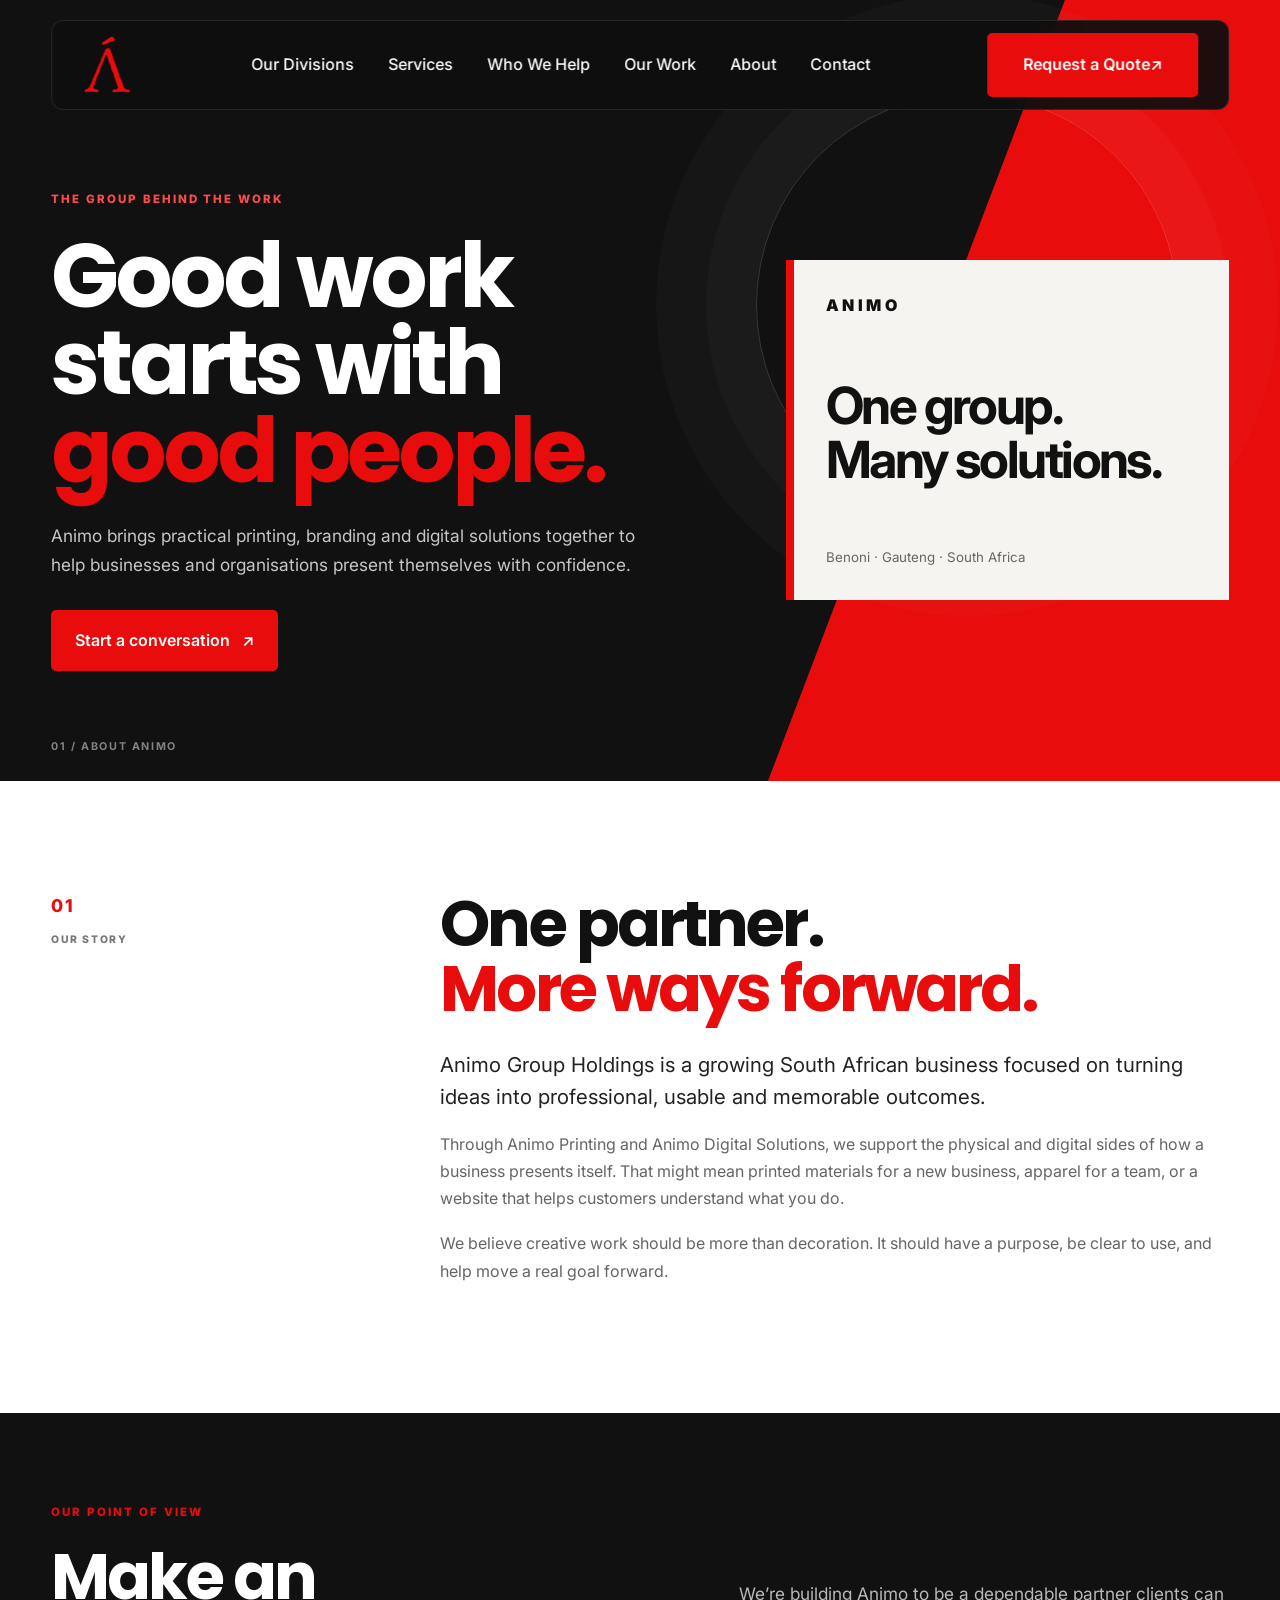
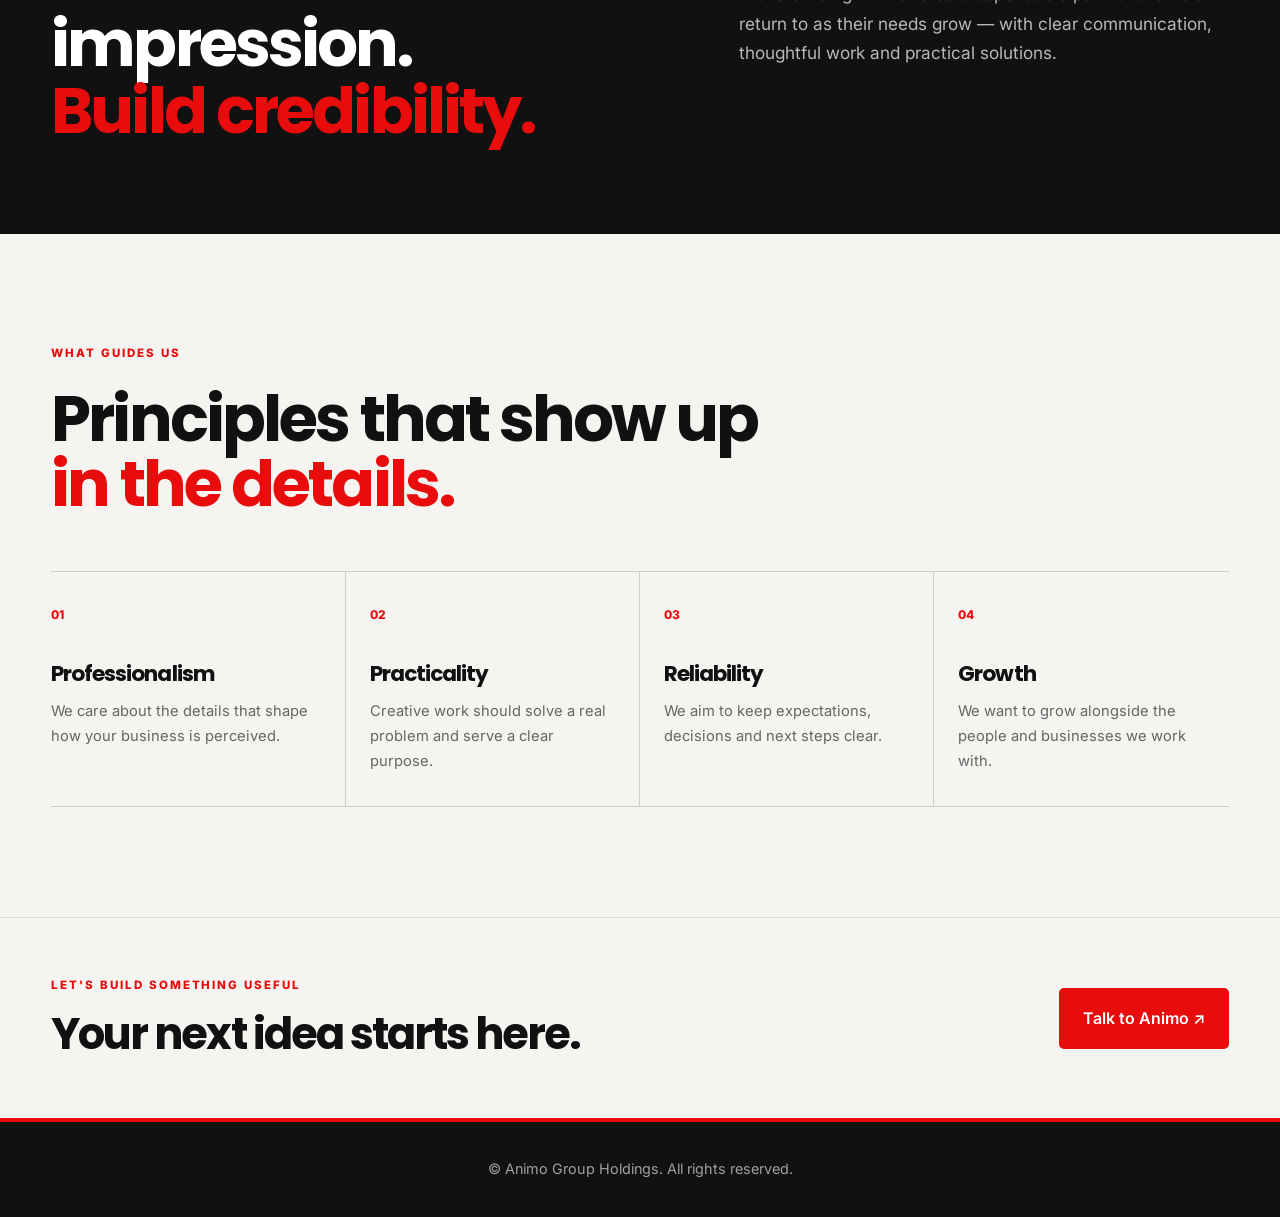
==== commit 59f4aba1: "Use Animo Á mark in site header and favicon" ====
--- a/about.html
+++ b/about.html
@@ -1,6 +1,6 @@
 <!DOCTYPE html>
-<html lang="en"><head><script async src="https://www.googletagmanager.com/gtag/js?id=G-RNE1MM3JN4"></script><script>window.dataLayer=window.dataLayer||[];function gtag(){dataLayer.push(arguments);}gtag('js',new Date());gtag('config','G-RNE1MM3JN4');</script><meta charset="UTF-8"><meta name="viewport" content="width=device-width, initial-scale=1.0"><title>About | Animo Group Holdings</title><meta name="description" content="Learn more about Animo Group Holdings in Benoni, Gauteng, our approach and the solutions we provide to businesses and organisations."><link rel="canonical" href="https://deighandk-lab.github.io/AnimoGH/about.html"><meta property="og:type" content="website"><meta property="og:site_name" content="Animo Group Holdings"><meta property="og:title" content="About | Animo Group Holdings"><meta property="og:description" content="Learn more about Animo Group Holdings in Benoni, Gauteng and how we support businesses and organisations."><meta property="og:url" content="https://deighandk-lab.github.io/AnimoGH/about.html"><meta name="twitter:card" content="summary"><meta name="twitter:title" content="About | Animo Group Holdings"><meta name="twitter:description" content="Learn more about Animo Group Holdings in Benoni, Gauteng and how we support businesses and organisations."><meta name="theme-color" content="#E80C0C"><link rel="stylesheet" href="assets/css/style.css"><link rel="stylesheet" href="assets/css/logo.css"></head><body><header id="header"><nav class="navbar container" aria-label="Main navigation">
-    <a href="index.html" class="logo" aria-label="Animo Group Holdings home"><img src="assets/images/logo-transparent.png" alt="Animo Group Holdings"></a>
+<html lang="en"><head><script async src="https://www.googletagmanager.com/gtag/js?id=G-RNE1MM3JN4"></script><script>window.dataLayer=window.dataLayer||[];function gtag(){dataLayer.push(arguments);}gtag('js',new Date());gtag('config','G-RNE1MM3JN4');</script><meta charset="UTF-8"><meta name="viewport" content="width=device-width, initial-scale=1.0"><title>About | Animo Group Holdings</title><meta name="description" content="Learn more about Animo Group Holdings in Benoni, Gauteng, our approach and the solutions we provide to businesses and organisations."><link rel="canonical" href="https://deighandk-lab.github.io/AnimoGH/about.html"><meta property="og:type" content="website"><meta property="og:site_name" content="Animo Group Holdings"><meta property="og:title" content="About | Animo Group Holdings"><meta property="og:description" content="Learn more about Animo Group Holdings in Benoni, Gauteng and how we support businesses and organisations."><meta property="og:url" content="https://deighandk-lab.github.io/AnimoGH/about.html"><meta name="twitter:card" content="summary"><meta name="twitter:title" content="About | Animo Group Holdings"><meta name="twitter:description" content="Learn more about Animo Group Holdings in Benoni, Gauteng and how we support businesses and organisations."><meta name="theme-color" content="#E80C0C"><link rel="stylesheet" href="assets/css/style.css"><link rel="stylesheet" href="assets/css/logo.css"><link rel="icon" type="image/svg+xml" href="assets/images/animo-a.svg"></head><body><header id="header"><nav class="navbar container" aria-label="Main navigation">
+    <a href="index.html" class="logo" aria-label="Animo Group Holdings home"><img src="assets/images/animo-a.svg" alt="Animo"></a>
     <ul class="nav-menu">
       <li><a href="index.html#divisions">Our Divisions</a></li><li><a href="services.html">Services</a></li><li><a href="industries.html">Who We Help</a></li><li><a href="portfolio.html">Our Work</a></li><li><a href="about.html">About</a></li><li><a href="contact.html">Contact</a></li>
     </ul>
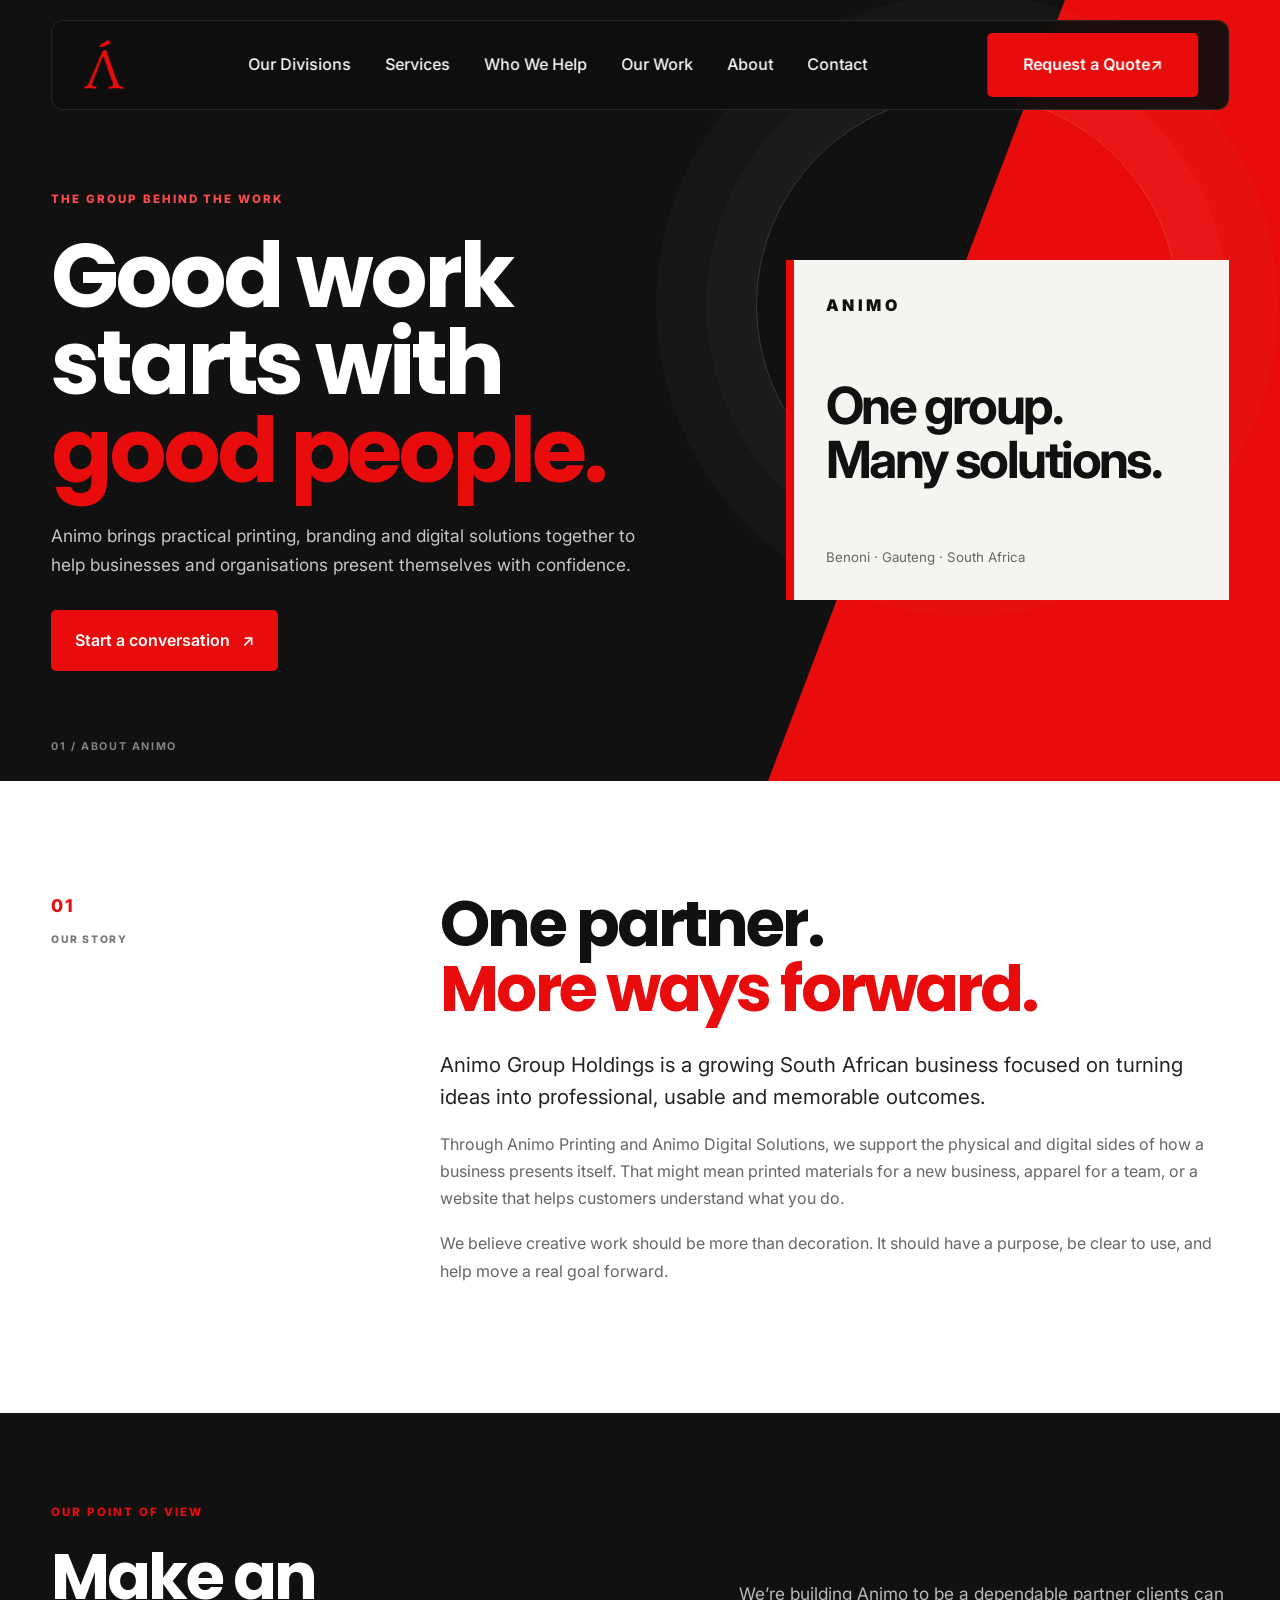
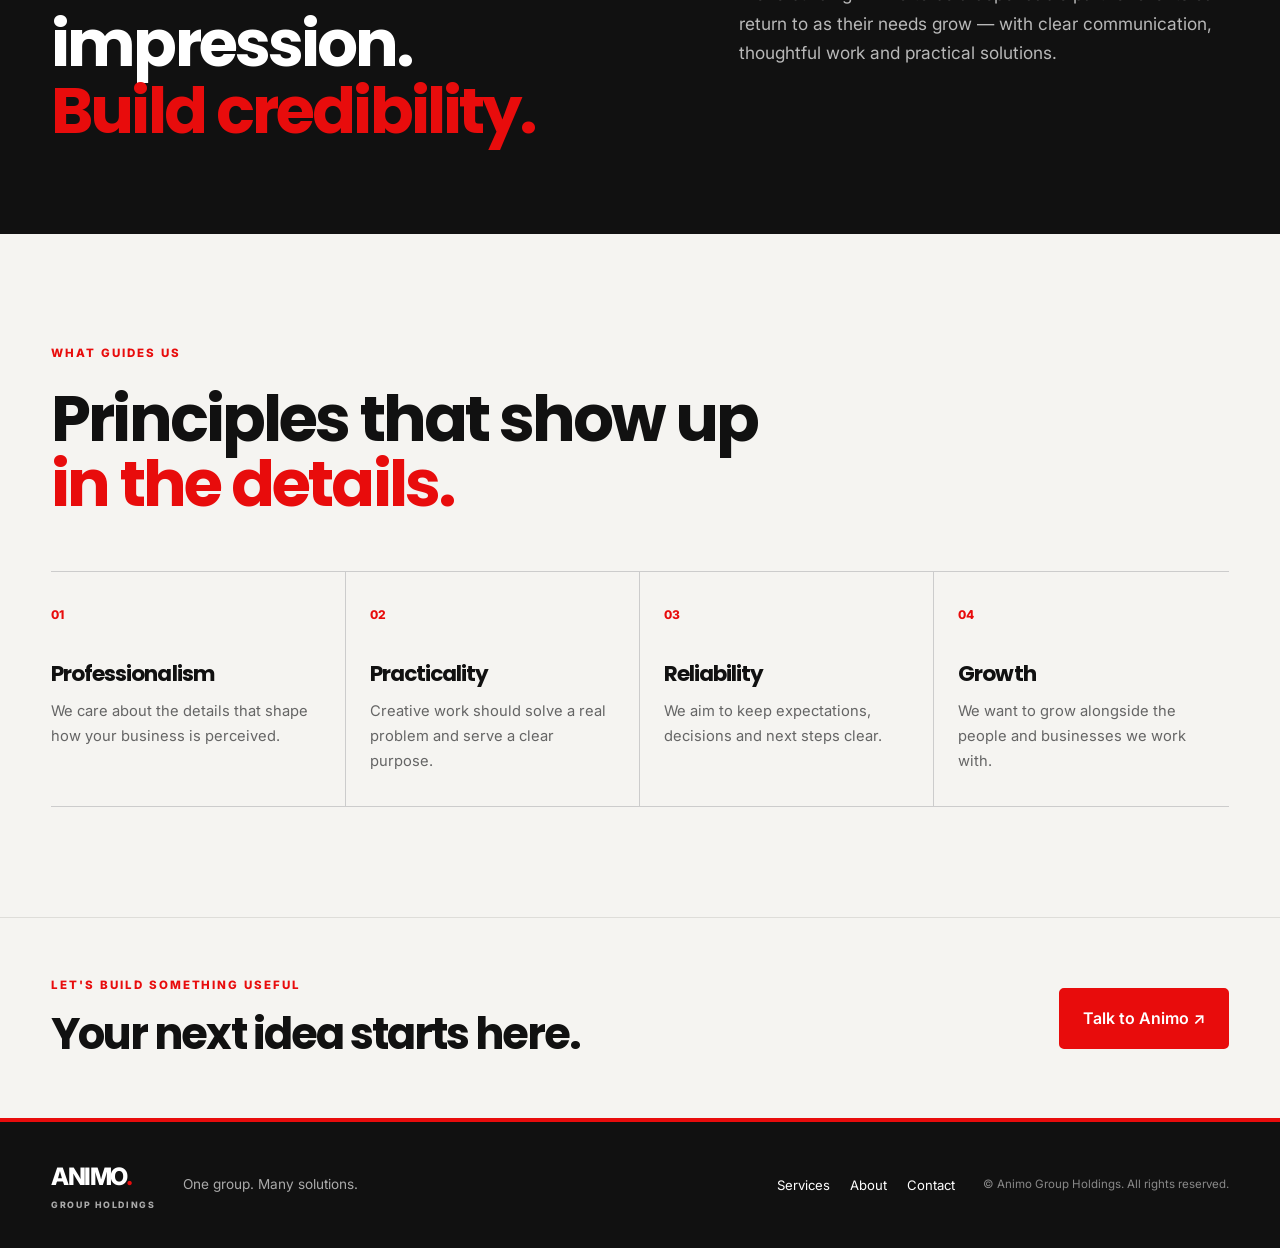
==== commit 73b217e2: "Standardize branded footer across Animo website" ====
--- a/about.html
+++ b/about.html
@@ -11,4 +11,4 @@
 <section class="editorial-section"><div class="container editorial-grid"><div class="section-marker">01 <span>OUR STORY</span></div><div class="editorial-copy"><h2>One partner.<br><em>More ways forward.</em></h2><p class="large-copy">Animo Group Holdings is a growing South African business focused on turning ideas into professional, usable and memorable outcomes.</p><p>Through Animo Printing and Animo Digital Solutions, we support the physical and digital sides of how a business presents itself. That might mean printed materials for a new business, apparel for a team, or a website that helps customers understand what you do.</p><p>We believe creative work should be more than decoration. It should have a purpose, be clear to use, and help move a real goal forward.</p></div></div></section>
 <section class="dark-band"><div class="container dark-band-grid"><div><span class="eyebrow-line">OUR POINT OF VIEW</span><h2>Make an impression.<br><em>Build credibility.</em></h2></div><p>We’re building Animo to be a dependable partner clients can return to as their needs grow — with clear communication, thoughtful work and practical solutions.</p></div></section>
 <section class="editorial-section values-editorial"><div class="container"><div class="section-intro"><span class="eyebrow-line">WHAT GUIDES US</span><h2>Principles that show up<br><em>in the details.</em></h2></div><div class="principle-grid"><article><span>01</span><h3>Professionalism</h3><p>We care about the details that shape how your business is perceived.</p></article><article><span>02</span><h3>Practicality</h3><p>Creative work should solve a real problem and serve a clear purpose.</p></article><article><span>03</span><h3>Reliability</h3><p>We aim to keep expectations, decisions and next steps clear.</p></article><article><span>04</span><h3>Growth</h3><p>We want to grow alongside the people and businesses we work with.</p></article></div></div></section>
-<section class="closing-strip"><div class="container"><div><span class="eyebrow-line">LET'S BUILD SOMETHING USEFUL</span><h2>Your next idea starts here.</h2></div><a class="btn btn-primary" href="contact.html#quote">Talk to Animo ↗</a></div></section></main><footer class="site-footer"><div class="container"><p>© Animo Group Holdings. All rights reserved.</p></div></footer><script src="assets/js/app.js"></script></body></html>+<section class="closing-strip"><div class="container"><div><span class="eyebrow-line">LET'S BUILD SOMETHING USEFUL</span><h2>Your next idea starts here.</h2></div><a class="btn btn-primary" href="contact.html#quote">Talk to Animo ↗</a></div></section></main><footer class="site-footer red-footer"><div class="container footer-inner"><a href="index.html" class="footer-brand">ANIMO<span>.</span> <small>GROUP HOLDINGS</small></a><p>One group. Many solutions.</p><div class="footer-links"><a href="services.html">Services</a><a href="about.html">About</a><a href="contact.html">Contact</a></div><small>© Animo Group Holdings. All rights reserved.</small></div></footer><script src="assets/js/app.js"></script></body></html>
--- a/assets/css/logo.css
+++ b/assets/css/logo.css
@@ -230,3 +230,8 @@
 
 /* Keep supporting-page footers within the refreshed black / red brand system. */
 body:not(.home-redesign) .site-footer{background:#111;color:#fff}
+
+/* Symbol-only navigation identity: preserve the original Á silhouette. */
+.navbar .logo img{height:54px;width:auto;max-width:none;object-fit:contain}
+@media(max-width:900px){.navbar .logo img{height:46px;max-width:none}}
+@media(max-width:600px){.navbar .logo img{height:42px;max-width:none}}
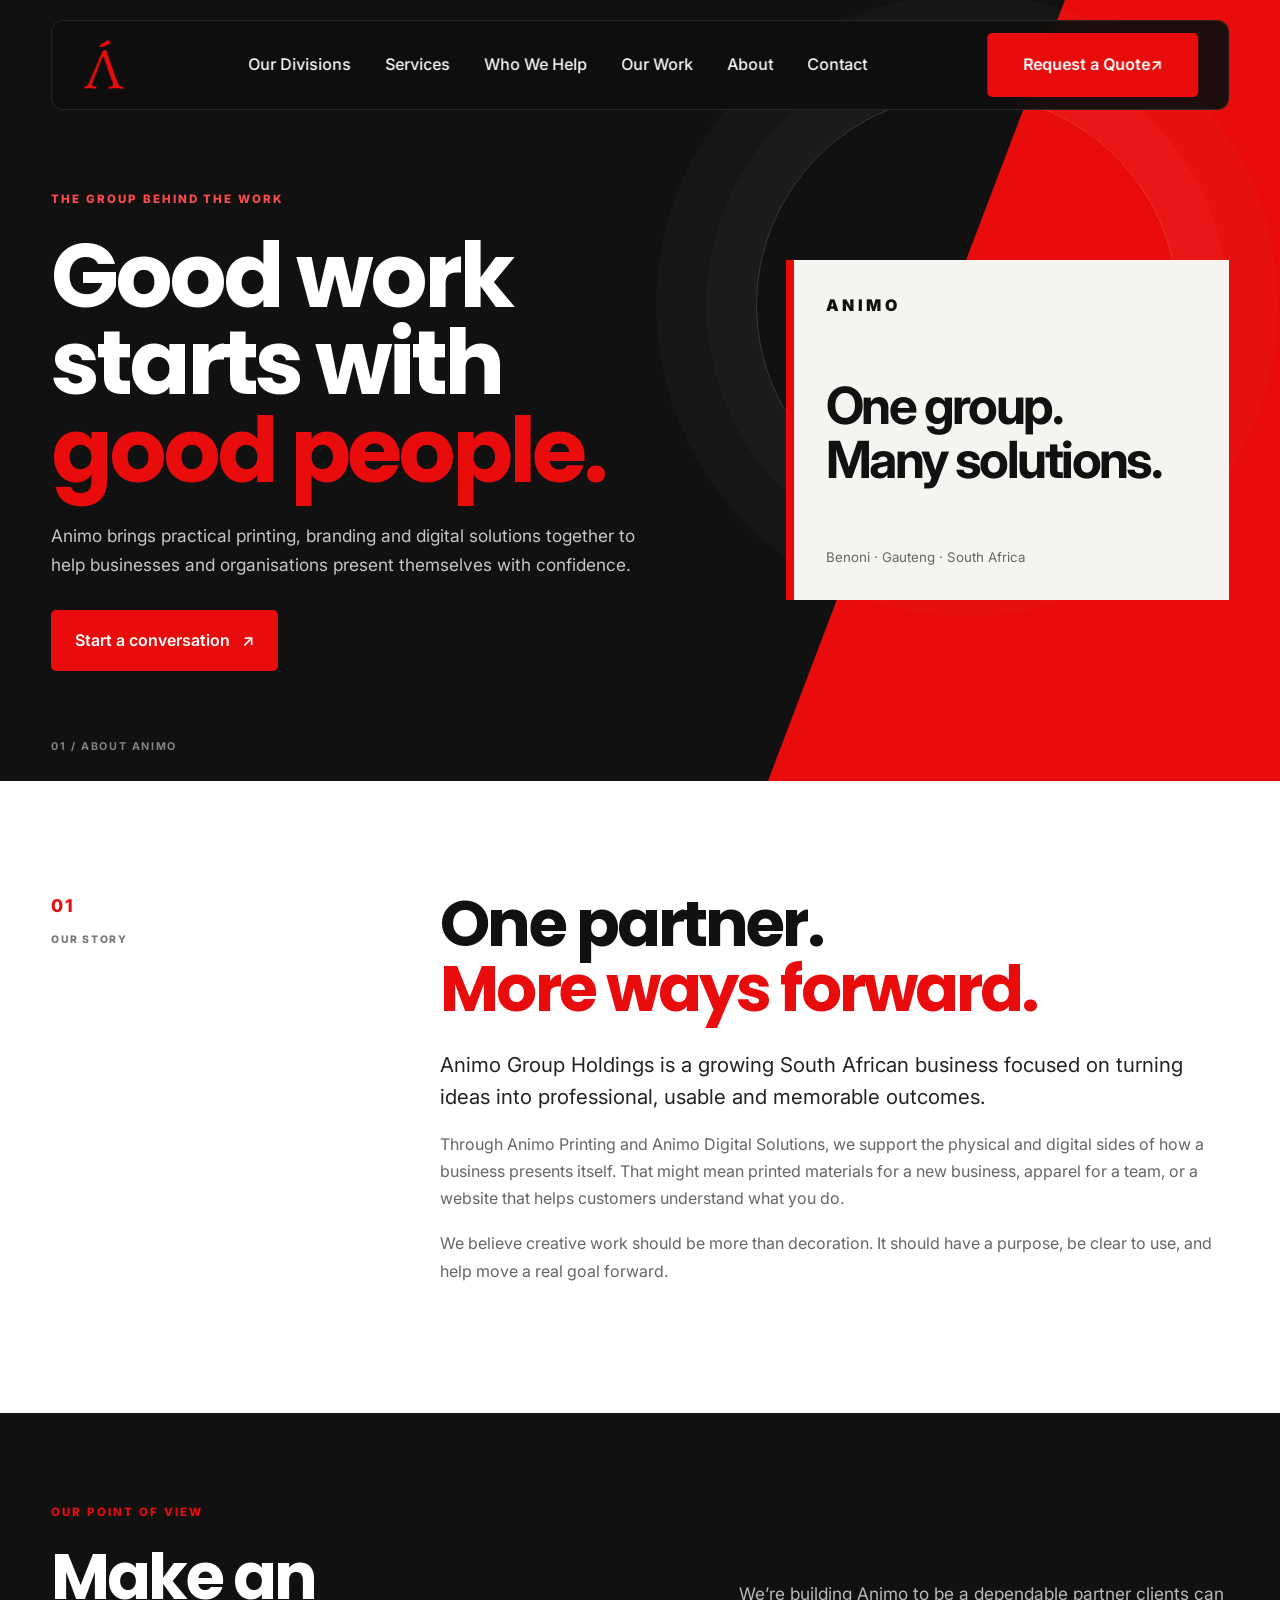
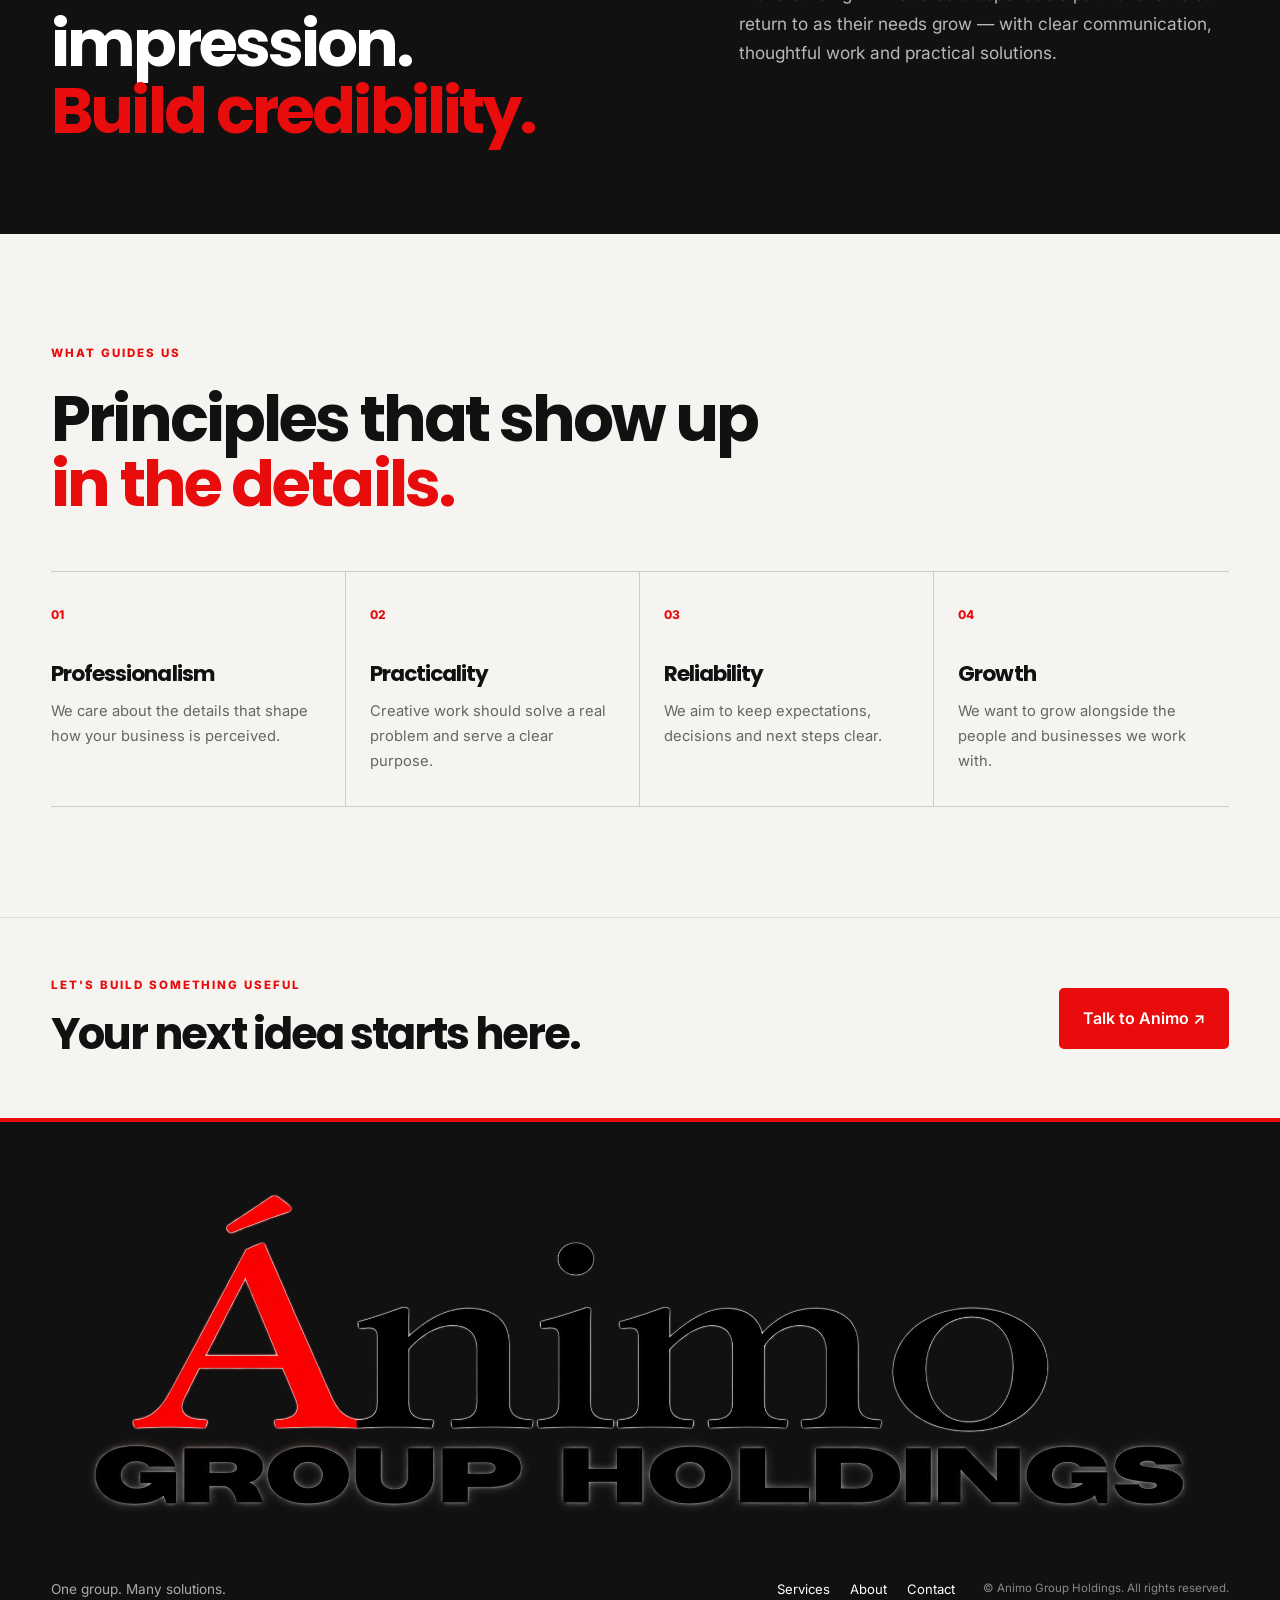
==== commit a7da4d62: "Use original division logo artwork in footer" ====
--- a/about.html
+++ b/about.html
@@ -11,4 +11,4 @@
 <section class="editorial-section"><div class="container editorial-grid"><div class="section-marker">01 <span>OUR STORY</span></div><div class="editorial-copy"><h2>One partner.<br><em>More ways forward.</em></h2><p class="large-copy">Animo Group Holdings is a growing South African business focused on turning ideas into professional, usable and memorable outcomes.</p><p>Through Animo Printing and Animo Digital Solutions, we support the physical and digital sides of how a business presents itself. That might mean printed materials for a new business, apparel for a team, or a website that helps customers understand what you do.</p><p>We believe creative work should be more than decoration. It should have a purpose, be clear to use, and help move a real goal forward.</p></div></div></section>
 <section class="dark-band"><div class="container dark-band-grid"><div><span class="eyebrow-line">OUR POINT OF VIEW</span><h2>Make an impression.<br><em>Build credibility.</em></h2></div><p>We’re building Animo to be a dependable partner clients can return to as their needs grow — with clear communication, thoughtful work and practical solutions.</p></div></section>
 <section class="editorial-section values-editorial"><div class="container"><div class="section-intro"><span class="eyebrow-line">WHAT GUIDES US</span><h2>Principles that show up<br><em>in the details.</em></h2></div><div class="principle-grid"><article><span>01</span><h3>Professionalism</h3><p>We care about the details that shape how your business is perceived.</p></article><article><span>02</span><h3>Practicality</h3><p>Creative work should solve a real problem and serve a clear purpose.</p></article><article><span>03</span><h3>Reliability</h3><p>We aim to keep expectations, decisions and next steps clear.</p></article><article><span>04</span><h3>Growth</h3><p>We want to grow alongside the people and businesses we work with.</p></article></div></div></section>
-<section class="closing-strip"><div class="container"><div><span class="eyebrow-line">LET'S BUILD SOMETHING USEFUL</span><h2>Your next idea starts here.</h2></div><a class="btn btn-primary" href="contact.html#quote">Talk to Animo ↗</a></div></section></main><footer class="site-footer red-footer"><div class="container footer-inner"><a href="index.html" class="footer-brand">ANIMO<span>.</span> <small>GROUP HOLDINGS</small></a><p>One group. Many solutions.</p><div class="footer-links"><a href="services.html">Services</a><a href="about.html">About</a><a href="contact.html">Contact</a></div><small>© Animo Group Holdings. All rights reserved.</small></div></footer><script src="assets/js/app.js"></script></body></html>+<section class="closing-strip"><div class="container"><div><span class="eyebrow-line">LET'S BUILD SOMETHING USEFUL</span><h2>Your next idea starts here.</h2></div><a class="btn btn-primary" href="contact.html#quote">Talk to Animo ↗</a></div></section></main><footer class="site-footer red-footer"><div class="container footer-inner"><a href="index.html" class="footer-brand footer-brand-image" aria-label="Animo Group Holdings"><img src="assets/images/logo-transparent.png" alt="Animo Group Holdings"></a><p>One group. Many solutions.</p><div class="footer-links"><a href="services.html">Services</a><a href="about.html">About</a><a href="contact.html">Contact</a></div><small>© Animo Group Holdings. All rights reserved.</small></div></footer><script src="assets/js/app.js"></script></body></html>
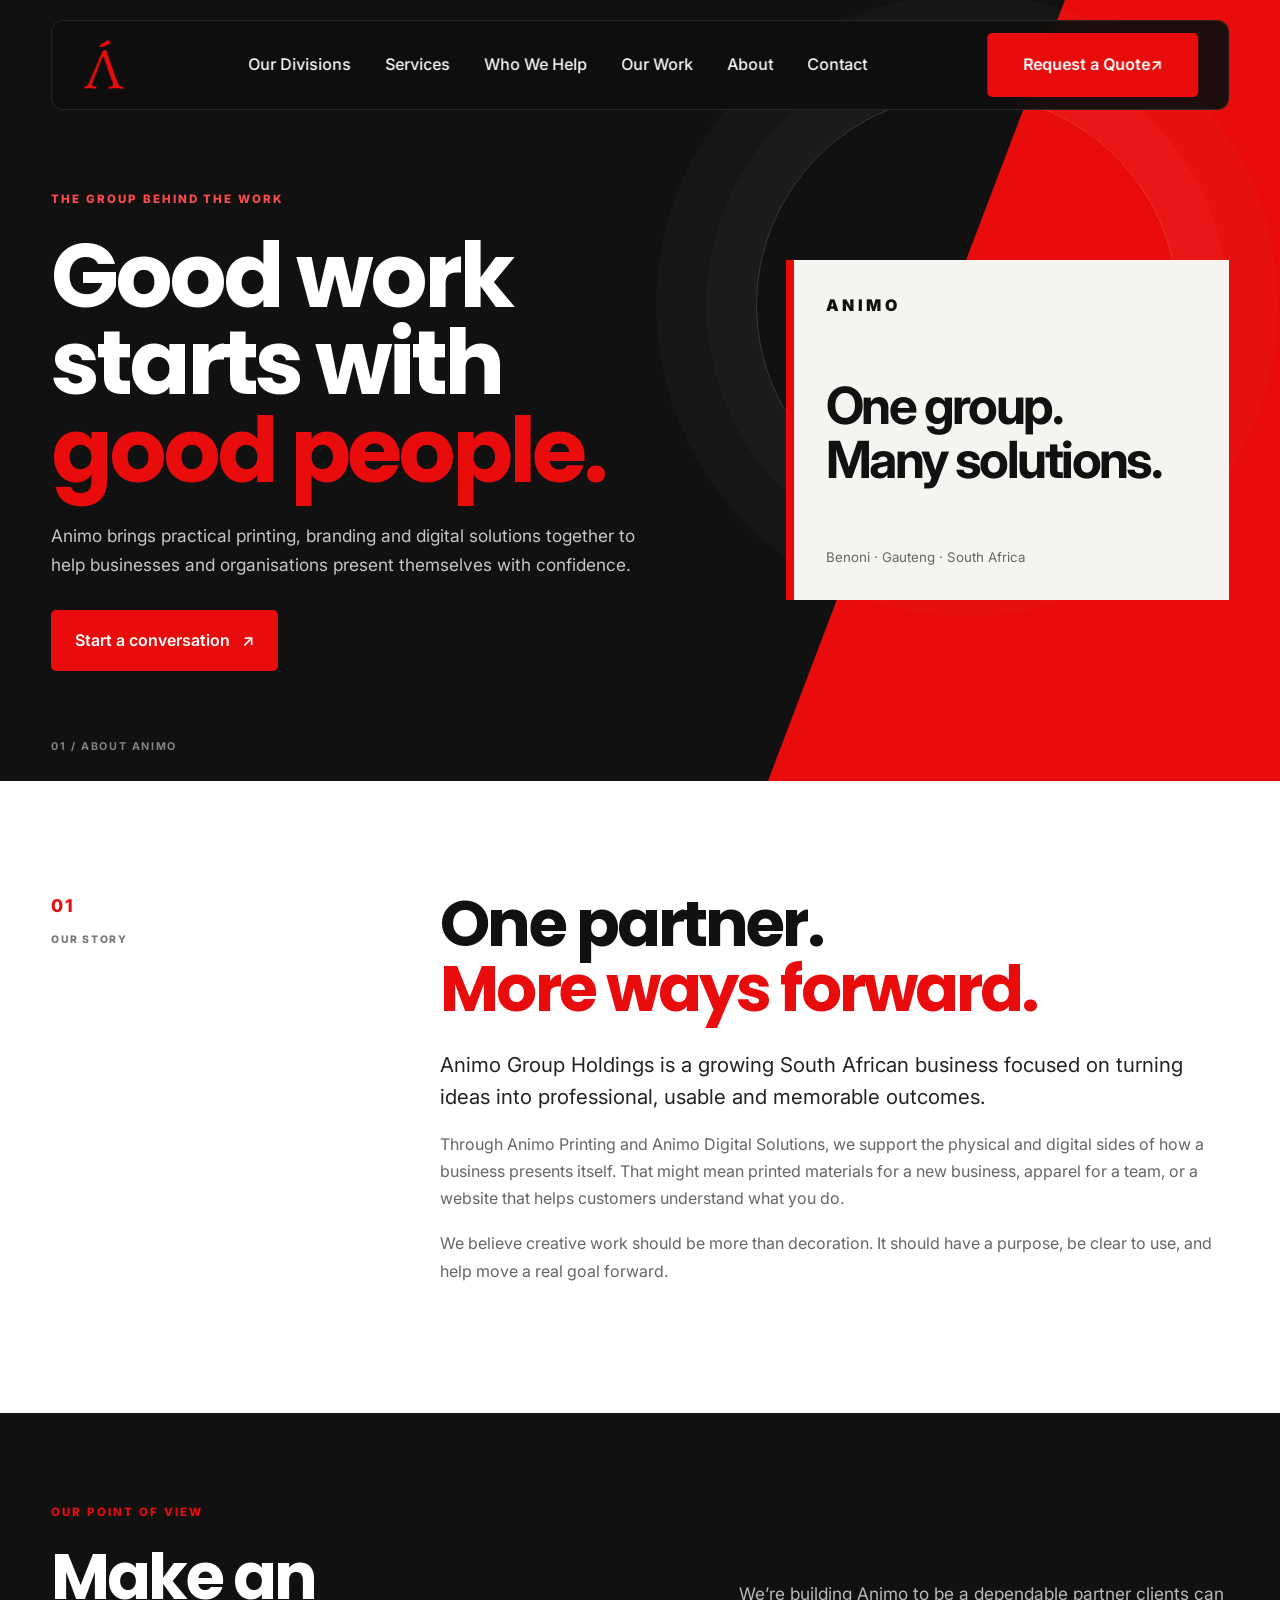
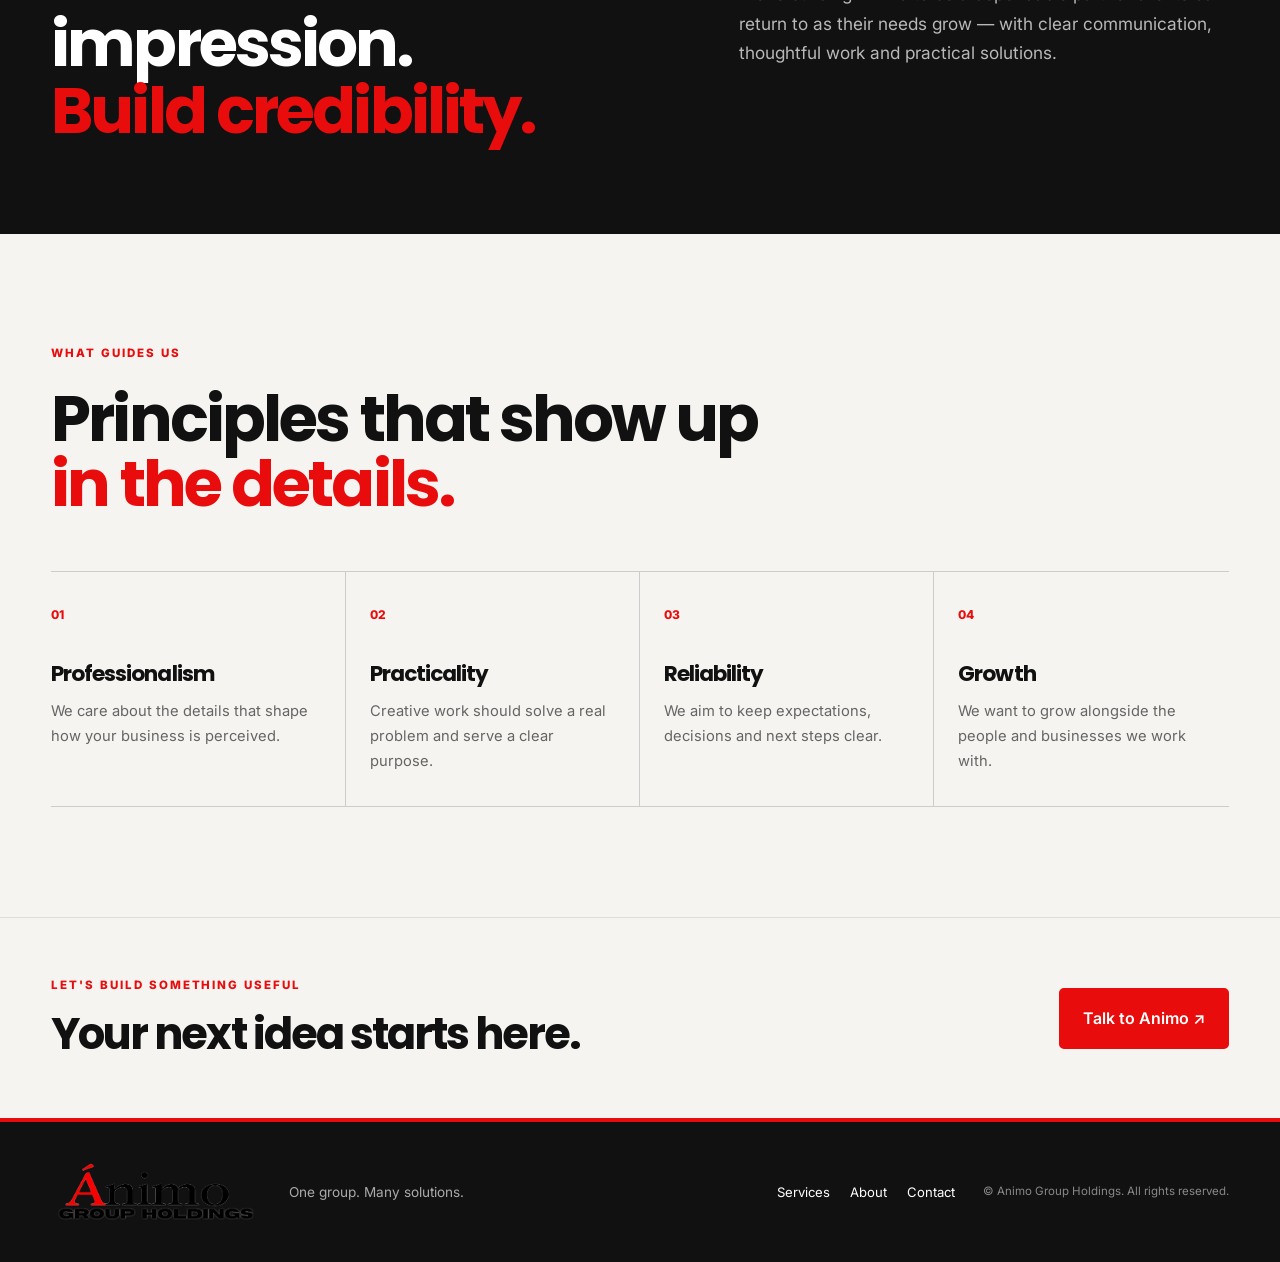
==== commit 3ceb97db: "Migrate SEO and enquiry URLs to Cloudflare Pages" ====
--- a/about.html
+++ b/about.html
@@ -1,5 +1,5 @@
 <!DOCTYPE html>
-<html lang="en"><head><script async src="https://www.googletagmanager.com/gtag/js?id=G-RNE1MM3JN4"></script><script>window.dataLayer=window.dataLayer||[];function gtag(){dataLayer.push(arguments);}gtag('js',new Date());gtag('config','G-RNE1MM3JN4');</script><meta charset="UTF-8"><meta name="viewport" content="width=device-width, initial-scale=1.0"><title>About | Animo Group Holdings</title><meta name="description" content="Learn more about Animo Group Holdings in Benoni, Gauteng, our approach and the solutions we provide to businesses and organisations."><link rel="canonical" href="https://deighandk-lab.github.io/AnimoGH/about.html"><meta property="og:type" content="website"><meta property="og:site_name" content="Animo Group Holdings"><meta property="og:title" content="About | Animo Group Holdings"><meta property="og:description" content="Learn more about Animo Group Holdings in Benoni, Gauteng and how we support businesses and organisations."><meta property="og:url" content="https://deighandk-lab.github.io/AnimoGH/about.html"><meta name="twitter:card" content="summary"><meta name="twitter:title" content="About | Animo Group Holdings"><meta name="twitter:description" content="Learn more about Animo Group Holdings in Benoni, Gauteng and how we support businesses and organisations."><meta name="theme-color" content="#E80C0C"><link rel="stylesheet" href="assets/css/style.css"><link rel="stylesheet" href="assets/css/logo.css"><link rel="icon" type="image/svg+xml" href="assets/images/animo-a.svg"></head><body><header id="header"><nav class="navbar container" aria-label="Main navigation">
+<html lang="en"><head><script async src="https://www.googletagmanager.com/gtag/js?id=G-RNE1MM3JN4"></script><script>window.dataLayer=window.dataLayer||[];function gtag(){dataLayer.push(arguments);}gtag('js',new Date());gtag('config','G-RNE1MM3JN4');</script><meta charset="UTF-8"><meta name="viewport" content="width=device-width, initial-scale=1.0"><title>About | Animo Group Holdings</title><meta name="description" content="Learn more about Animo Group Holdings in Benoni, Gauteng, our approach and the solutions we provide to businesses and organisations."><link rel="canonical" href="https://animogroup.pages.dev/about"><meta property="og:type" content="website"><meta property="og:site_name" content="Animo Group Holdings"><meta property="og:title" content="About | Animo Group Holdings"><meta property="og:description" content="Learn more about Animo Group Holdings in Benoni, Gauteng and how we support businesses and organisations."><meta property="og:url" content="https://animogroup.pages.dev/about"><meta name="twitter:card" content="summary"><meta name="twitter:title" content="About | Animo Group Holdings"><meta name="twitter:description" content="Learn more about Animo Group Holdings in Benoni, Gauteng and how we support businesses and organisations."><meta name="theme-color" content="#E80C0C"><link rel="stylesheet" href="assets/css/style.css"><link rel="stylesheet" href="assets/css/logo.css"><link rel="icon" type="image/svg+xml" href="assets/images/animo-a.svg"></head><body><header id="header"><nav class="navbar container" aria-label="Main navigation">
     <a href="index.html" class="logo" aria-label="Animo Group Holdings home"><img src="assets/images/animo-a.svg" alt="Animo"></a>
     <ul class="nav-menu">
       <li><a href="index.html#divisions">Our Divisions</a></li><li><a href="services.html">Services</a></li><li><a href="industries.html">Who We Help</a></li><li><a href="portfolio.html">Our Work</a></li><li><a href="about.html">About</a></li><li><a href="contact.html">Contact</a></li>
--- a/assets/css/logo.css
+++ b/assets/css/logo.css
@@ -235,3 +235,13 @@
 .navbar .logo img{height:54px;width:auto;max-width:none;object-fit:contain}
 @media(max-width:900px){.navbar .logo img{height:46px;max-width:none}}
 @media(max-width:600px){.navbar .logo img{height:42px;max-width:none}}
+
+/* Consistent original logo artwork in division-aware footers. */
+.red-footer .footer-brand-image{display:inline-flex;align-items:center;flex:0 0 auto}
+.red-footer .footer-brand-image img{display:block;width:auto;height:auto;max-height:80px;max-width:210px;object-fit:contain}
+@media(max-width:600px){.red-footer .footer-brand-image img{max-height:65px;max-width:180px}}
+
+/* Original client artwork, without decorative monogram overlay. */
+.project-monogram.project-client-logo{background:#fff;padding:32px;box-sizing:border-box}
+.project-client-logo:after{display:none}
+.project-client-logo img{display:block;width:100%;max-width:300px;height:auto;object-fit:contain}
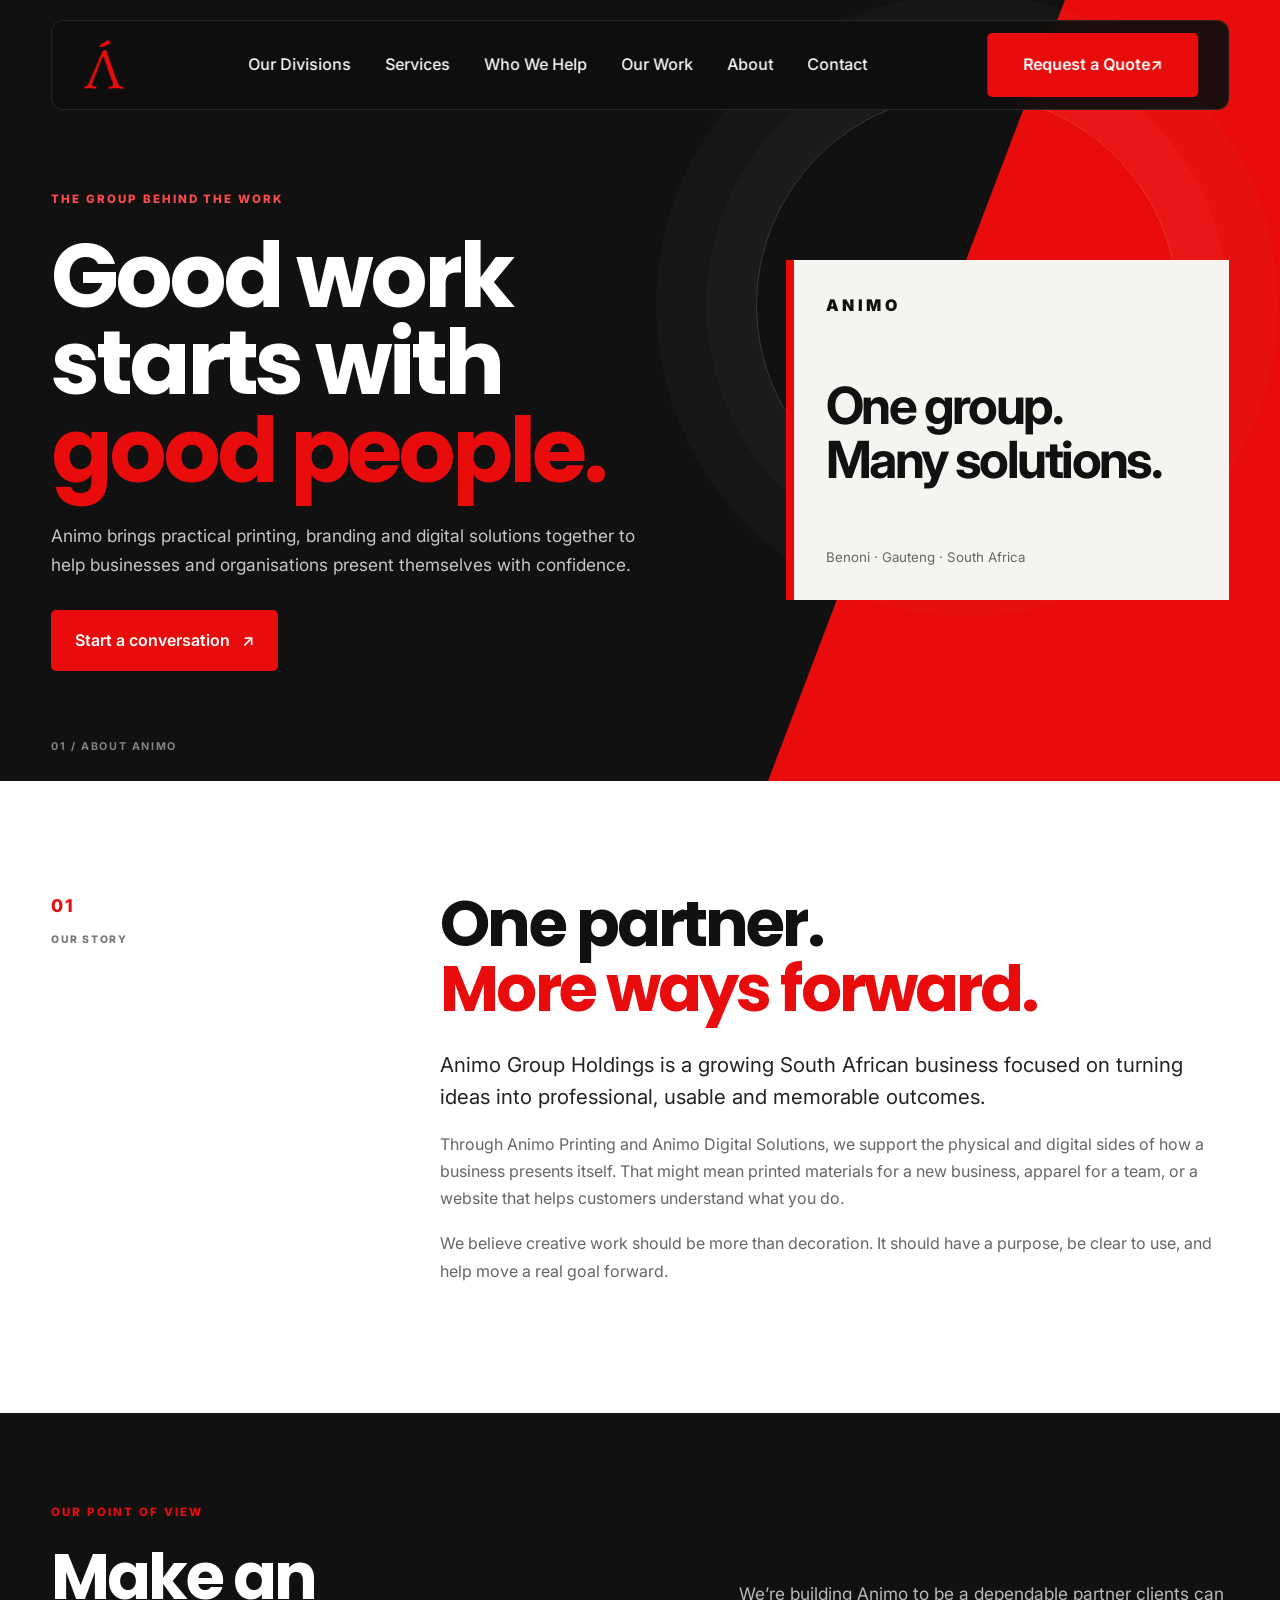
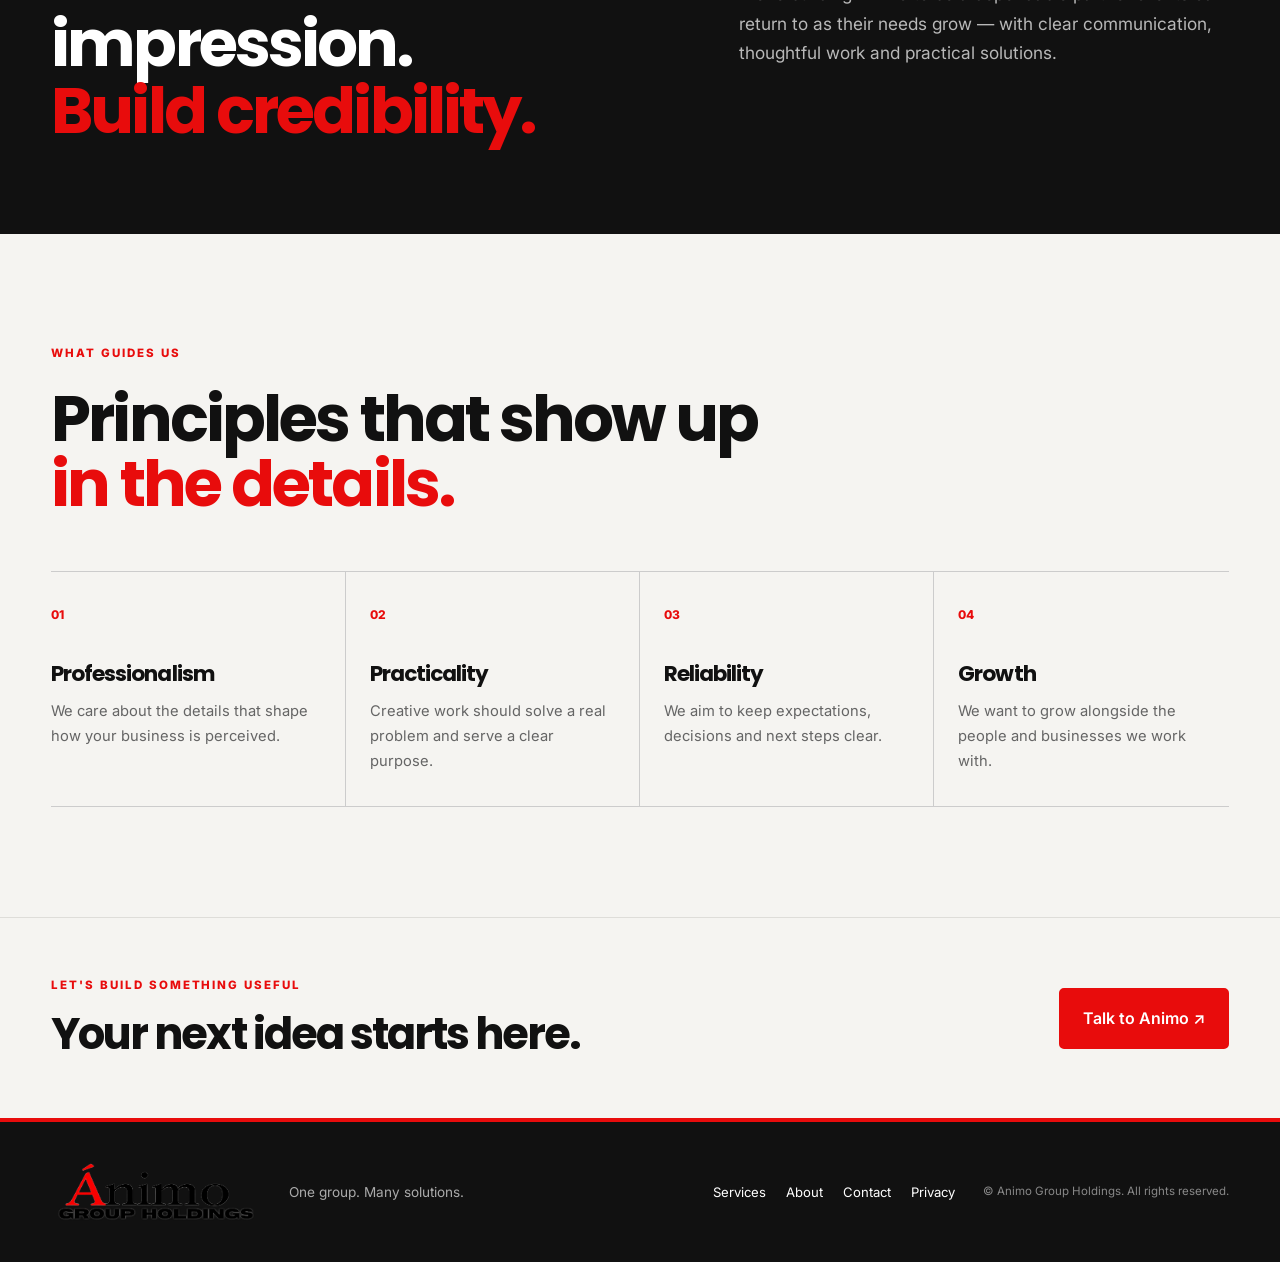
==== commit 8c134c59: "Link privacy notice in site footer" ====
--- a/about.html
+++ b/about.html
@@ -1,14 +1,15 @@
 <!DOCTYPE html>
-<html lang="en"><head><script async src="https://www.googletagmanager.com/gtag/js?id=G-RNE1MM3JN4"></script><script>window.dataLayer=window.dataLayer||[];function gtag(){dataLayer.push(arguments);}gtag('js',new Date());gtag('config','G-RNE1MM3JN4');</script><meta charset="UTF-8"><meta name="viewport" content="width=device-width, initial-scale=1.0"><title>About | Animo Group Holdings</title><meta name="description" content="Learn more about Animo Group Holdings in Benoni, Gauteng, our approach and the solutions we provide to businesses and organisations."><link rel="canonical" href="https://animogroup.pages.dev/about"><meta property="og:type" content="website"><meta property="og:site_name" content="Animo Group Holdings"><meta property="og:title" content="About | Animo Group Holdings"><meta property="og:description" content="Learn more about Animo Group Holdings in Benoni, Gauteng and how we support businesses and organisations."><meta property="og:url" content="https://animogroup.pages.dev/about"><meta name="twitter:card" content="summary"><meta name="twitter:title" content="About | Animo Group Holdings"><meta name="twitter:description" content="Learn more about Animo Group Holdings in Benoni, Gauteng and how we support businesses and organisations."><meta name="theme-color" content="#E80C0C"><link rel="stylesheet" href="assets/css/style.css"><link rel="stylesheet" href="assets/css/logo.css"><link rel="icon" type="image/svg+xml" href="assets/images/animo-a.svg"></head><body><header id="header"><nav class="navbar container" aria-label="Main navigation">
+<html lang="en"><head><script async src="https://www.googletagmanager.com/gtag/js?id=G-RNE1MM3JN4"></script><script>window.dataLayer=window.dataLayer||[];function gtag(){dataLayer.push(arguments);}gtag('js',new Date());gtag('config','G-RNE1MM3JN4');</script><meta charset="UTF-8"><meta name="viewport" content="width=device-width, initial-scale=1.0"><title>About | Animo Group Holdings</title><meta name="description" content="Learn more about Animo Group Holdings in Benoni, Gauteng, our approach and the solutions we provide to businesses and organisations."><link rel="canonical" href="https://animogroup.pages.dev/about"><meta property="og:type" content="website"><meta property="og:site_name" content="Animo Group Holdings"><meta property="og:title" content="About | Animo Group Holdings"><meta property="og:description" content="Learn more about Animo Group Holdings in Benoni, Gauteng and how we support businesses and organisations."><meta property="og:url" content="https://animogroup.pages.dev/about"><meta name="twitter:card" content="summary"><meta name="twitter:title" content="About | Animo Group Holdings"><meta name="twitter:description" content="Learn more about Animo Group Holdings in Benoni, Gauteng and how we support businesses and organisations."><meta name="theme-color" content="#E80C0C"><link rel="stylesheet" href="assets/css/style.css"><link rel="stylesheet" href="assets/css/logo.css"><link rel="icon" type="image/svg+xml" href="assets/images/animo-a.svg"><link rel="preconnect" href="https://fonts.googleapis.com"><link rel="preconnect" href="https://fonts.gstatic.com" crossorigin></head><body>
+<a class="skip-link" href="#main-content">Skip to main content</a><header id="header"><nav class="navbar container" aria-label="Main navigation">
     <a href="index.html" class="logo" aria-label="Animo Group Holdings home"><img src="assets/images/animo-a.svg" alt="Animo"></a>
     <ul class="nav-menu">
       <li><a href="index.html#divisions">Our Divisions</a></li><li><a href="services.html">Services</a></li><li><a href="industries.html">Who We Help</a></li><li><a href="portfolio.html">Our Work</a></li><li><a href="about.html">About</a></li><li><a href="contact.html">Contact</a></li>
     </ul>
     <a href="contact.html#quote" class="btn btn-primary nav-cta">Request a Quote <span aria-hidden="true">↗</span></a>
     <button class="menu-toggle" aria-label="Open navigation menu" aria-expanded="false">☰</button>
-  </nav></header><main class="inner-redesign">
+  </nav></header><main id="main-content" tabindex="-1" class="inner-redesign">
 <section class="inner-hero about-hero"><div class="container inner-hero-grid"><div><span class="eyebrow-line">THE GROUP BEHIND THE WORK</span><h1>Good work starts with <em>good people.</em></h1><p>Animo brings practical printing, branding and digital solutions together to help businesses and organisations present themselves with confidence.</p><a class="btn btn-primary" href="contact.html#quote">Start a conversation <span aria-hidden="true">↗</span></a></div><div class="hero-stamp"><span>ANIMO</span><strong>One group.<br>Many solutions.</strong><small>Benoni · Gauteng · South Africa</small></div></div><div class="hero-index">01 / ABOUT ANIMO</div></section>
 <section class="editorial-section"><div class="container editorial-grid"><div class="section-marker">01 <span>OUR STORY</span></div><div class="editorial-copy"><h2>One partner.<br><em>More ways forward.</em></h2><p class="large-copy">Animo Group Holdings is a growing South African business focused on turning ideas into professional, usable and memorable outcomes.</p><p>Through Animo Printing and Animo Digital Solutions, we support the physical and digital sides of how a business presents itself. That might mean printed materials for a new business, apparel for a team, or a website that helps customers understand what you do.</p><p>We believe creative work should be more than decoration. It should have a purpose, be clear to use, and help move a real goal forward.</p></div></div></section>
 <section class="dark-band"><div class="container dark-band-grid"><div><span class="eyebrow-line">OUR POINT OF VIEW</span><h2>Make an impression.<br><em>Build credibility.</em></h2></div><p>We’re building Animo to be a dependable partner clients can return to as their needs grow — with clear communication, thoughtful work and practical solutions.</p></div></section>
 <section class="editorial-section values-editorial"><div class="container"><div class="section-intro"><span class="eyebrow-line">WHAT GUIDES US</span><h2>Principles that show up<br><em>in the details.</em></h2></div><div class="principle-grid"><article><span>01</span><h3>Professionalism</h3><p>We care about the details that shape how your business is perceived.</p></article><article><span>02</span><h3>Practicality</h3><p>Creative work should solve a real problem and serve a clear purpose.</p></article><article><span>03</span><h3>Reliability</h3><p>We aim to keep expectations, decisions and next steps clear.</p></article><article><span>04</span><h3>Growth</h3><p>We want to grow alongside the people and businesses we work with.</p></article></div></div></section>
-<section class="closing-strip"><div class="container"><div><span class="eyebrow-line">LET'S BUILD SOMETHING USEFUL</span><h2>Your next idea starts here.</h2></div><a class="btn btn-primary" href="contact.html#quote">Talk to Animo ↗</a></div></section></main><footer class="site-footer red-footer"><div class="container footer-inner"><a href="index.html" class="footer-brand footer-brand-image" aria-label="Animo Group Holdings"><img src="assets/images/logo-transparent.png" alt="Animo Group Holdings"></a><p>One group. Many solutions.</p><div class="footer-links"><a href="services.html">Services</a><a href="about.html">About</a><a href="contact.html">Contact</a></div><small>© Animo Group Holdings. All rights reserved.</small></div></footer><script src="assets/js/app.js"></script></body></html>+<section class="closing-strip"><div class="container"><div><span class="eyebrow-line">LET'S BUILD SOMETHING USEFUL</span><h2>Your next idea starts here.</h2></div><a class="btn btn-primary" href="contact.html#quote">Talk to Animo ↗</a></div></section></main><footer class="site-footer red-footer"><div class="container footer-inner"><a href="index.html" class="footer-brand footer-brand-image" aria-label="Animo Group Holdings"><img loading="lazy" decoding="async" src="assets/images/logo-transparent.png" alt="Animo Group Holdings"></a><p>One group. Many solutions.</p><div class="footer-links"><a href="services.html">Services</a><a href="about.html">About</a><a href="contact.html">Contact</a><a href="privacy.html">Privacy</a></div><small>© Animo Group Holdings. All rights reserved.</small></div></footer><script src="assets/js/app.js"></script></body></html>
--- a/assets/css/logo.css
+++ b/assets/css/logo.css
@@ -245,3 +245,11 @@
 .project-monogram.project-client-logo{background:#fff;padding:32px;box-sizing:border-box}
 .project-client-logo:after{display:none}
 .project-client-logo img{display:block;width:100%;max-width:300px;height:auto;object-fit:contain}
+
+/* Accessible navigation and user motion preferences */
+.skip-link{position:fixed;top:12px;left:12px;z-index:10000;background:#fff;color:#111;padding:12px 18px;border:2px solid #111;border-radius:6px;transform:translateY(-200%)}
+.skip-link:focus{transform:translateY(0)}
+:where(a,button,input,select,textarea):focus-visible{outline:3px solid #e80c0c!important;outline-offset:4px;box-shadow:0 0 0 2px #fff}
+@media(prefers-reduced-motion:reduce){*,*::before,*::after{scroll-behavior:auto!important;animation-duration:.01ms!important;transition-duration:.01ms!important;animation-iteration-count:1!important}}
+
+.privacy-copy{max-width:850px;padding-top:56px;padding-bottom:80px;line-height:1.75}.privacy-copy h2{font-size:1.4rem;margin:2rem 0 .65rem}.privacy-copy p{margin-bottom:1rem}.privacy-copy a{text-decoration:underline;overflow-wrap:anywhere}
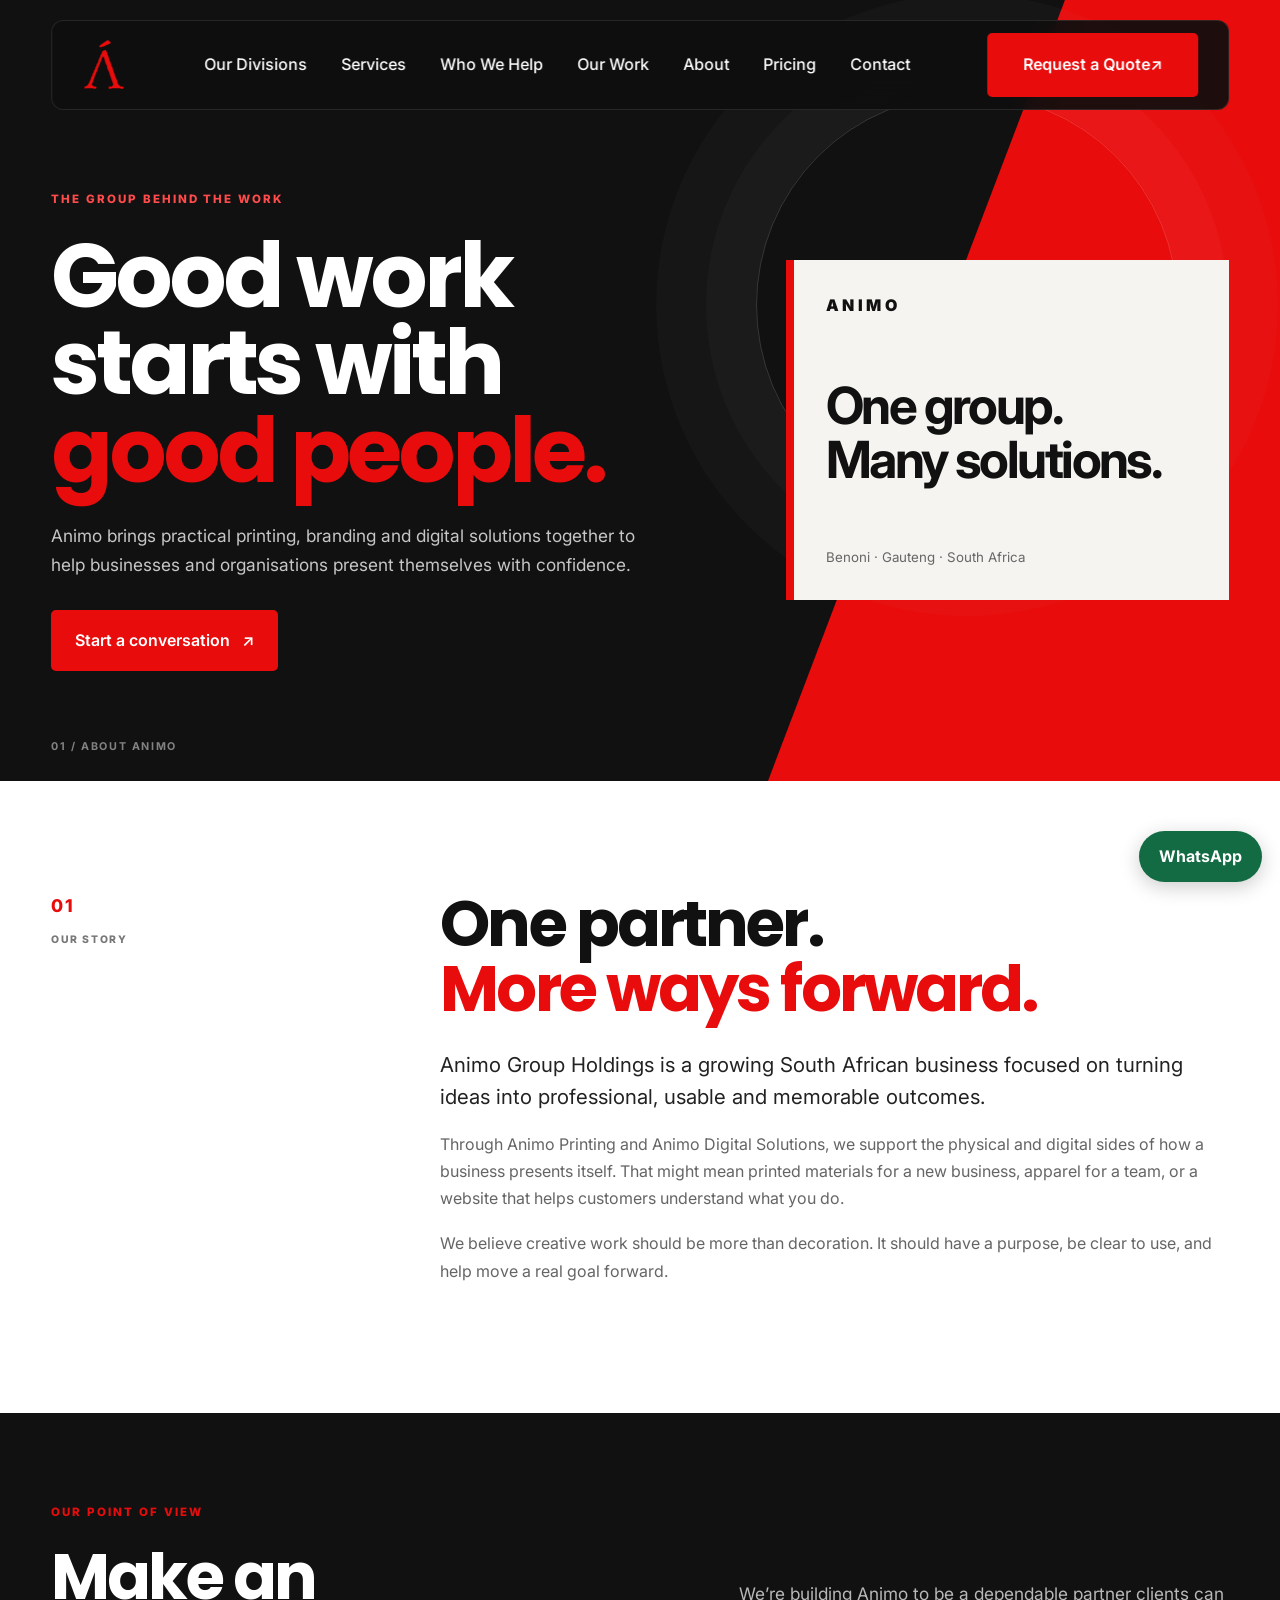
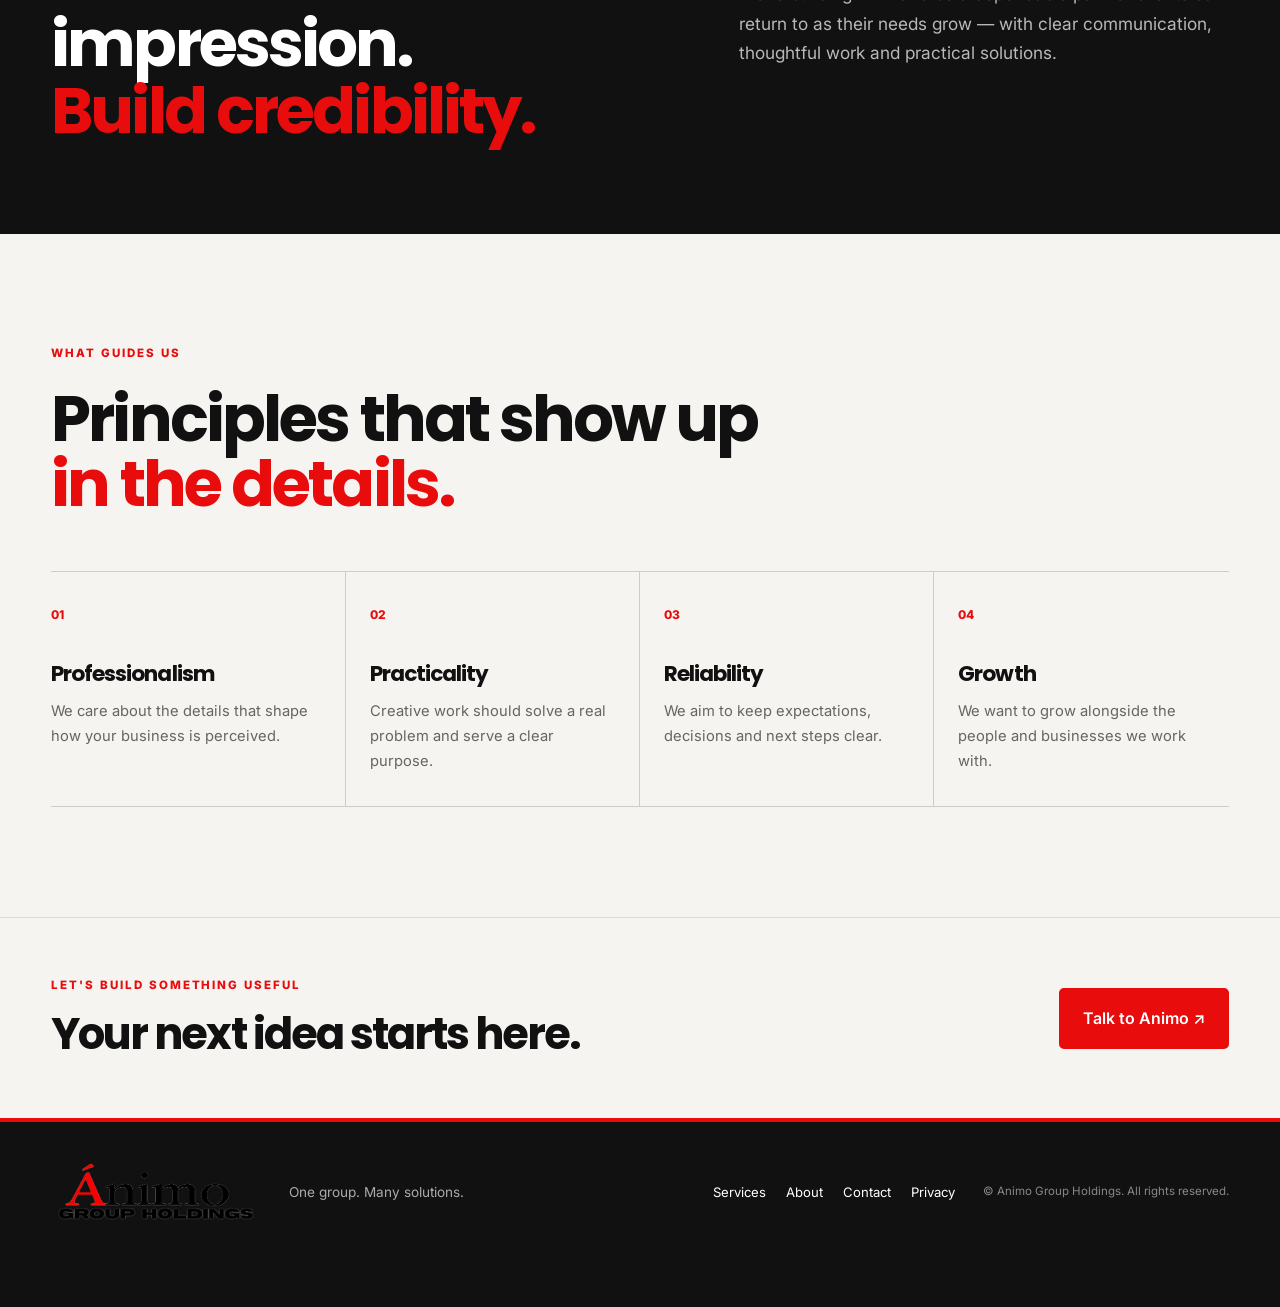
==== commit 605aa6c5: "Add digital pricing to main navigation" ====
--- a/about.html
+++ b/about.html
@@ -3,7 +3,7 @@
 <a class="skip-link" href="#main-content">Skip to main content</a><header id="header"><nav class="navbar container" aria-label="Main navigation">
     <a href="index.html" class="logo" aria-label="Animo Group Holdings home"><img src="assets/images/animo-a.svg" alt="Animo"></a>
     <ul class="nav-menu">
-      <li><a href="index.html#divisions">Our Divisions</a></li><li><a href="services.html">Services</a></li><li><a href="industries.html">Who We Help</a></li><li><a href="portfolio.html">Our Work</a></li><li><a href="about.html">About</a></li><li><a href="contact.html">Contact</a></li>
+      <li><a href="index.html#divisions">Our Divisions</a></li><li><a href="services.html">Services</a></li><li><a href="industries.html">Who We Help</a></li><li><a href="portfolio.html">Our Work</a></li><li><a href="about.html">About</a></li><li><a href="digital-pricing.html">Pricing</a></li><li><a href="contact.html">Contact</a></li>
     </ul>
     <a href="contact.html#quote" class="btn btn-primary nav-cta">Request a Quote <span aria-hidden="true">↗</span></a>
     <button class="menu-toggle" aria-label="Open navigation menu" aria-expanded="false">☰</button>
--- a/assets/css/logo.css
+++ b/assets/css/logo.css
@@ -253,3 +253,5 @@
 @media(prefers-reduced-motion:reduce){*,*::before,*::after{scroll-behavior:auto!important;animation-duration:.01ms!important;transition-duration:.01ms!important;animation-iteration-count:1!important}}
 
 .privacy-copy{max-width:850px;padding-top:56px;padding-bottom:80px;line-height:1.75}.privacy-copy h2{font-size:1.4rem;margin:2rem 0 .65rem}.privacy-copy p{margin-bottom:1rem}.privacy-copy a{text-decoration:underline;overflow-wrap:anywhere}
+
+.quote-details[hidden]{display:none!important}.quote-details:not([hidden]){display:grid;gap:16px;padding:16px;border:1px solid #ddd;border-radius:12px}.floating-whatsapp{position:fixed;right:max(18px,env(safe-area-inset-right));bottom:max(18px,env(safe-area-inset-bottom));z-index:900;display:inline-flex;align-items:center;justify-content:center;min-height:48px;padding:12px 20px;border-radius:999px;background:#126b42;color:#fff!important;font-weight:700;text-decoration:none;box-shadow:0 5px 20px #0003}.floating-whatsapp:hover{background:#0b5232}.site-footer{padding-bottom:max(80px,env(safe-area-inset-bottom))}
